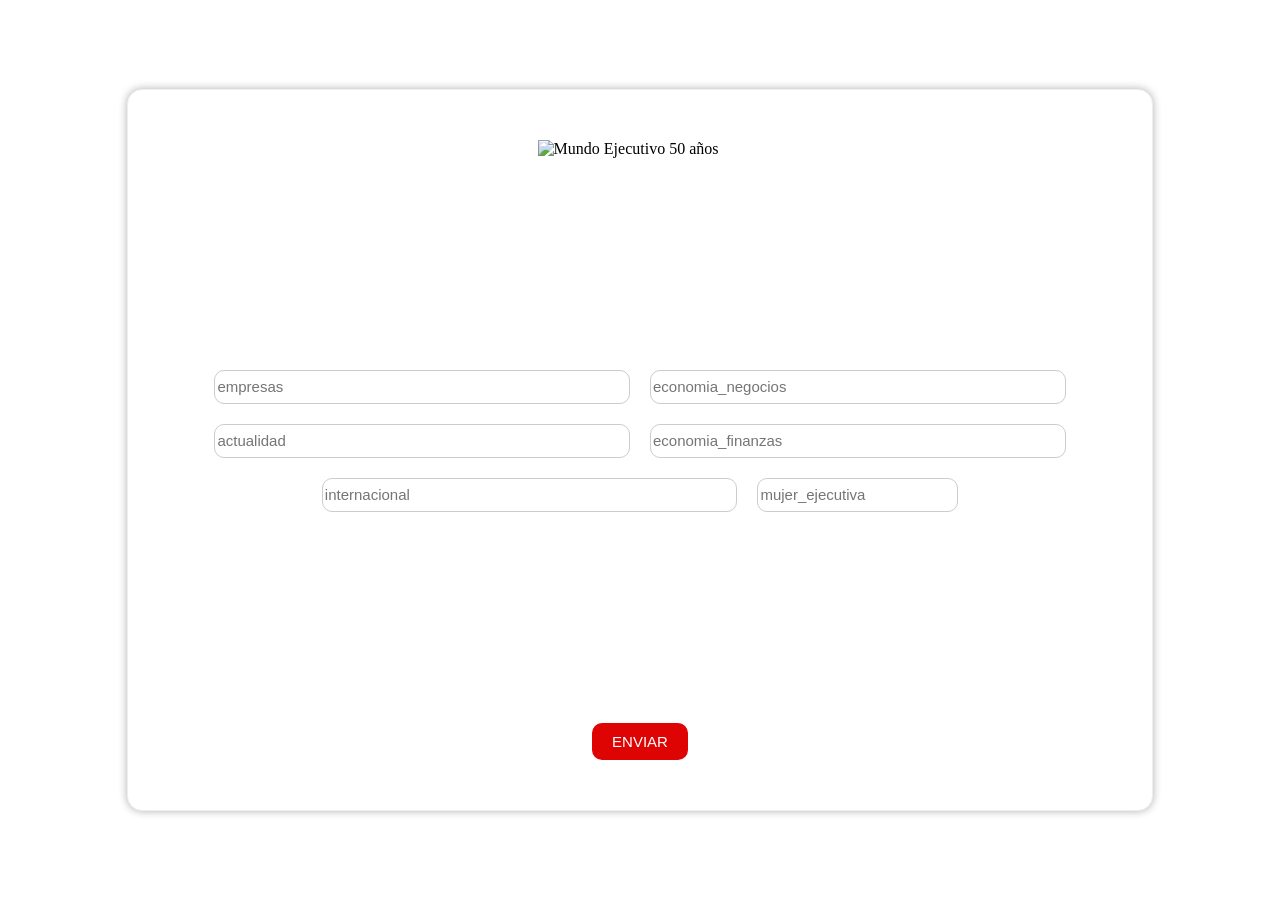
==== index.html @ 28b59f41 "Add files via upload" ====
<!DOCTYPE html>
<html lang="en">

<head>
    <meta charset="UTF-8">
    <meta name="viewport" content="width=device-width, initial-scale=1.0">
    <title>Document</title>

    <style>
        .contenedor_formulario {
            position: absolute;
            top: 0%;
            left: 0%;
            width: 100%;
            height: 100%;
            display: flex;
            flex-wrap: wrap;
            justify-content: center;
            align-content: center;
        }
        
        .form {
            width: 80%;
            border-radius: 15px;
            height: 80%;
            background-color: #ffffff;
            border: 1px #eeeeee solid;
            box-shadow: 0px 0px 8px #00000050;
            display: flex;
            flex-wrap: wrap;
            justify-content: center;
            align-content: space-between;
            margin: 0%;
        }
        
        .input_fomrulario {
            border-radius: 10px;
            border: 1px #cccccc solid;
            width: 40%;
            height: 30px;
            color: #000000;
            font-family: 'Gill Sans', 'Gill Sans MT', Calibri, 'Trebuchet MS', sans-serif;
            font-size: 15px;
            background-color: #ffffff;
        }
        
        .input_fomrulario:focus {
            outline: none;
            border: 1px #de0404 solid;
        }
        
        .contenedor_boton {
            width: 100%;
            height: auto;
            display: flex;
            flex-wrap: wrap;
            justify-content: center;
            align-content: center;
            grid-gap: 20px 20px;
        }
        
        .boton_formulario {
            border: none;
            background-color: #de0404;
            width: auto;
            height: auto;
            padding: 10px 20px;
            display: flex;
            flex-wrap: wrap;
            justify-content: center;
            align-content: center;
            color: #ffffff;
            font-family: 'Gill Sans', 'Gill Sans MT', Calibri, 'Trebuchet MS', sans-serif;
            text-transform: uppercase;
            border-radius: 10px;
            font-size: 15px;
            cursor: pointer;
            transition: 0.5s;
        }
        
        .boton_formulario:hover {
            background-color: #b40101;
        }
        
        .boton_formulario:active {
            background-color: #7f0101;
        }
        
        .select_formulario {
            border-radius: 10px;
            width: 20%;
            height: 30px;
            font-family: 'Gill Sans', 'Gill Sans MT', Calibri, 'Trebuchet MS', sans-serif;
            font-size: 15px;
            cursor: pointer;
            border: 1px #cccccc solid;
            background-color: #ffffff;
            color: #000000;
        }
        
        .select_formulario:focus {
            outline: none;
            border: 2px #de0404 solid;
        }
        
        .width_formulario_input {
            width: calc(20% - 10px);
        }
        
        .logo_imagen {
            width: 20%;
        }
        
        @media screen and (min-width: 0px) and (max-width: 600px) {
            .form {
                width: 90%;
                height: 60%;
                grid-gap: 10px 10px;
            }
            .input_fomrulario {
                border-radius: 10px;
                border: 1px #cccccc solid;
                width: 30%;
                height: 30px;
            }
            .input_fomrulario {
                width: 42%;
                height: 30px;
            }
            .select_formulario {
                border-radius: 10px;
                width: 40%;
                height: 30px;
                font-family: 'Gill Sans', 'Gill Sans MT', Calibri, 'Trebuchet MS', sans-serif;
                font-size: 15px;
                cursor: pointer;
                border: 1px #cccccc solid;
            }
        }
    </style>
</head>

<body>

    <div class="contenedor_formulario">
        <form method="POST" action="https://php.embluemail.com/Integraciones/form_events/emblue_events.php" class="form">

            <div class="contenedor_boton" style="margin-top: 50px;">
                <img src="https://mundoejecutivo.github.io/assets/images/mundo50negros.png" alt="Mundo Ejecutivo 50 años" title="Mundo Ejecutivo 50 años" class="logo_imagen">
            </div>

            <div class="contenedor_boton">
                <input type="text" placeholder="empresas" id="empresas" name="empresas" class="input_fomrulario" required>
                <input type="text" placeholder="economia_negocios" id="economia_negocios" name="economia_negocios" class="input_fomrulario" required>
                <input type="text" placeholder="actualidad" id="actualidad" name="actualidad" class="input_fomrulario" required>
                <input type="text" placeholder="economia_finanzas" id="economia_finanzas" name="economia_finanzas" class="input_fomrulario" required>
                <input type="text" placeholder="internacional" id="internacional" name="internacional" class="input_fomrulario" required>
                <input type="text" placeholder="mujer_ejecutiva" id="mujer_ejecutiva" name="mujer_ejecutiva" class="input_fomrulario width_formulario_input" required>
            </div>

            <div class="contenedor_boton" style="margin-bottom: 50px;">
                <input type="submit" class="boton_formulario" value="Enviar">
            </div>

            <input type="hidden" name="token" value="25a91aa11d0443c1ace59204a43c71d8" />
            <input type="hidden" name="redir" value="https://cloudstorage.embluemail.com/clientes/Templates/redirec_forms.html" />

        </form>
    </div>

</body>

</html>
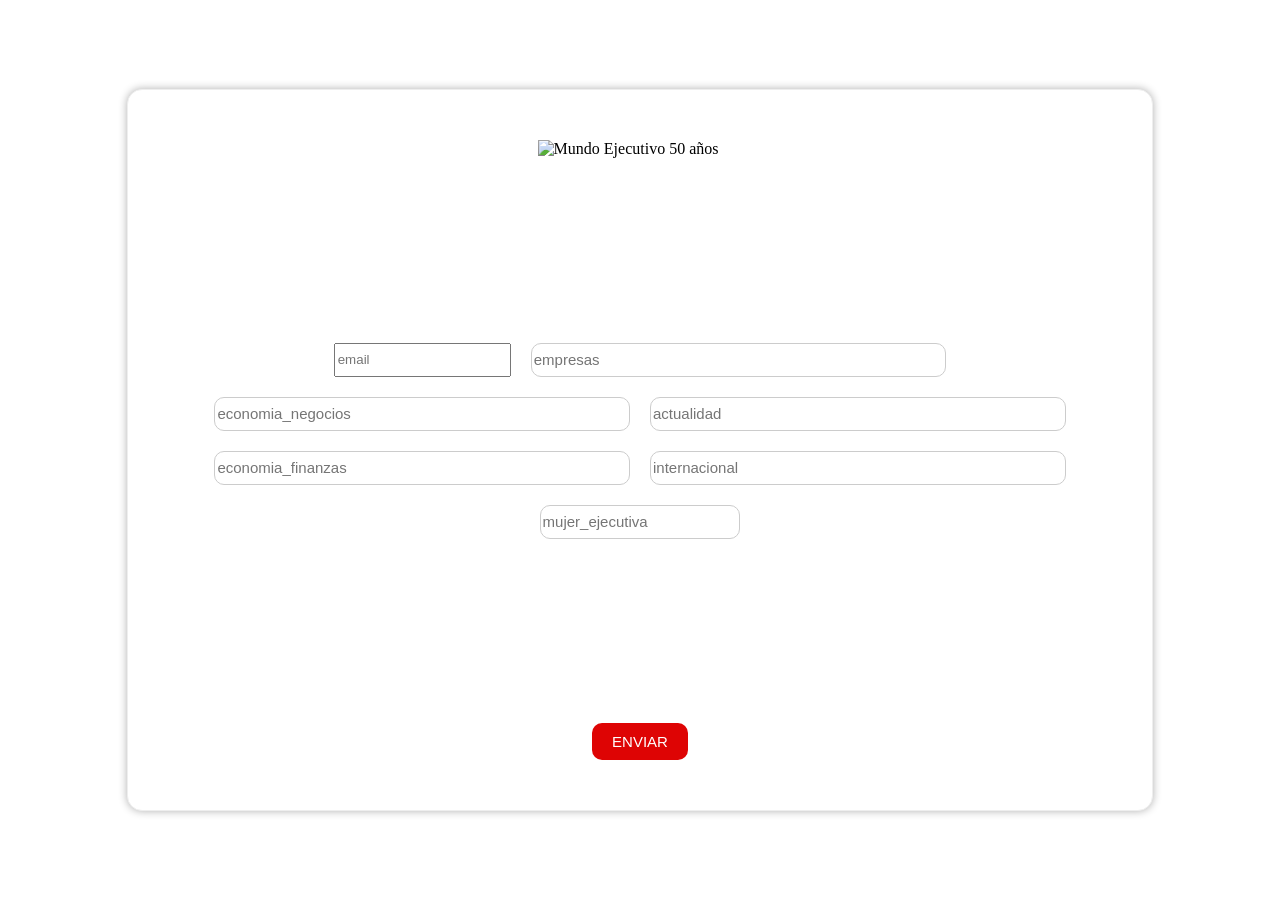
==== commit 04b8da4c: "Update index.html" ====
--- a/index.html
+++ b/index.html
@@ -150,6 +150,7 @@
             </div>
 
             <div class="contenedor_boton">
+                <input type="email" placeholder="email" id="empresas" name="email" class="correo" required>
                 <input type="text" placeholder="empresas" id="empresas" name="empresas" class="input_fomrulario" required>
                 <input type="text" placeholder="economia_negocios" id="economia_negocios" name="economia_negocios" class="input_fomrulario" required>
                 <input type="text" placeholder="actualidad" id="actualidad" name="actualidad" class="input_fomrulario" required>
@@ -162,6 +163,7 @@
                 <input type="submit" class="boton_formulario" value="Enviar">
             </div>
 
+            <input type="hidden" placeholder="Evento" value="form_encuesta_news" name="evento" />
             <input type="hidden" name="token" value="25a91aa11d0443c1ace59204a43c71d8" />
             <input type="hidden" name="redir" value="https://cloudstorage.embluemail.com/clientes/Templates/redirec_forms.html" />
 
@@ -170,4 +172,4 @@
 
 </body>
 
-</html>+</html>
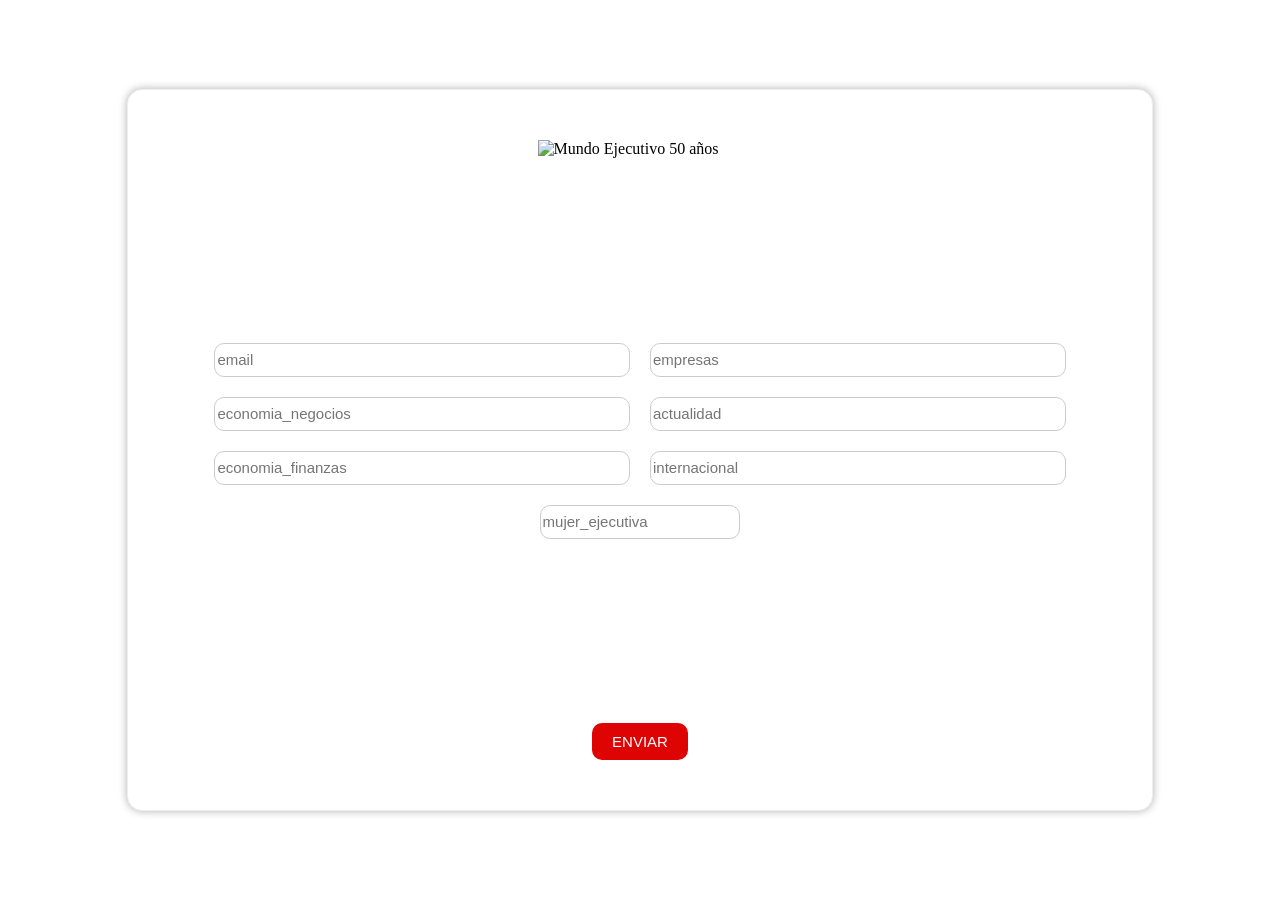
==== commit 4fe61b86: "Update index.html" ====
--- a/index.html
+++ b/index.html
@@ -150,7 +150,7 @@
             </div>
 
             <div class="contenedor_boton">
-                <input type="email" placeholder="email" id="empresas" name="email" class="correo" required>
+                <input type="email" placeholder="email" id="empresas" name="email" class="input_fomrulario" required>
                 <input type="text" placeholder="empresas" id="empresas" name="empresas" class="input_fomrulario" required>
                 <input type="text" placeholder="economia_negocios" id="economia_negocios" name="economia_negocios" class="input_fomrulario" required>
                 <input type="text" placeholder="actualidad" id="actualidad" name="actualidad" class="input_fomrulario" required>
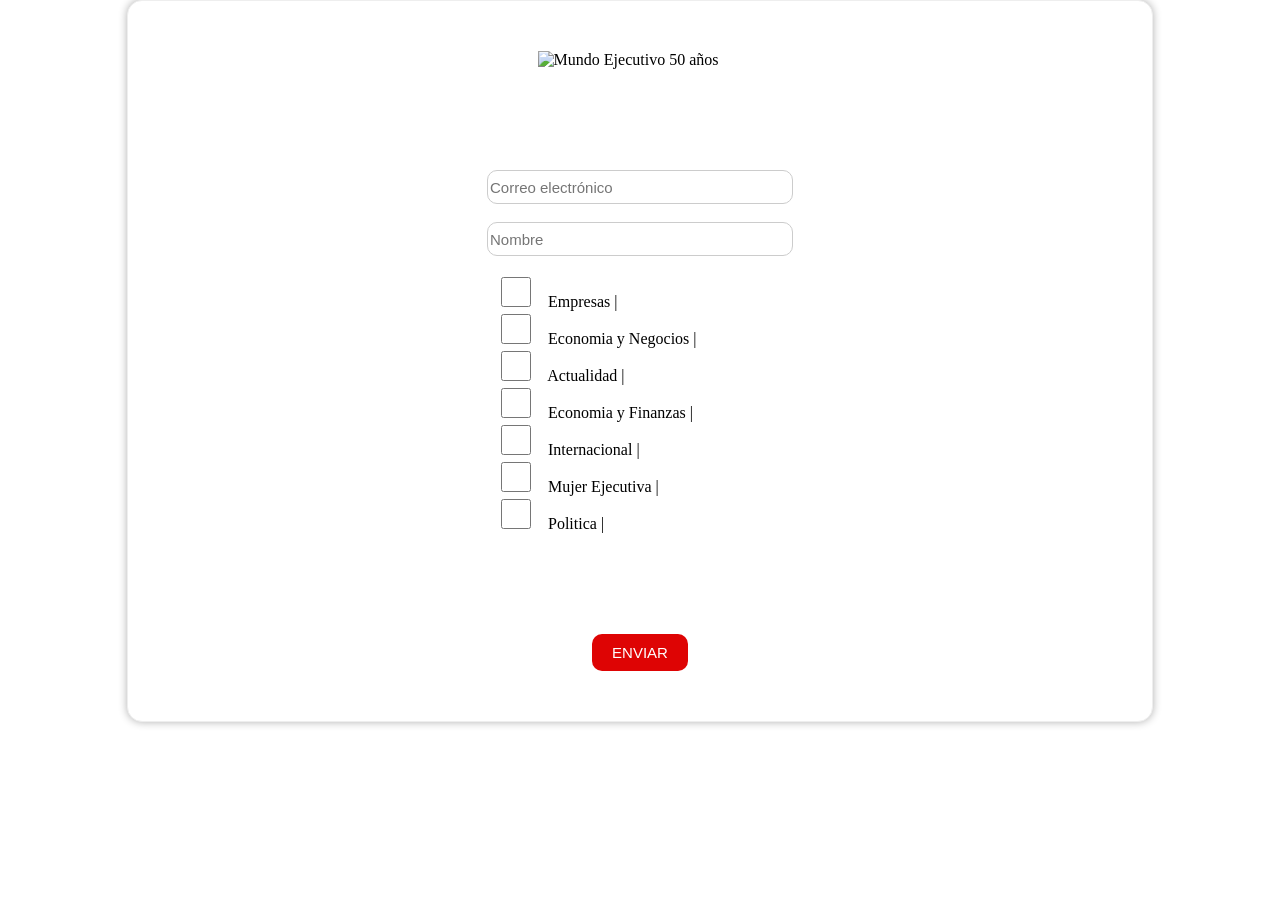
==== commit 9daa3fd8: "Update index.html" ====
--- a/index.html
+++ b/index.html
@@ -16,7 +16,7 @@
             display: flex;
             flex-wrap: wrap;
             justify-content: center;
-            align-content: center;
+            align-content: space-between;
         }
         
         .form {
@@ -36,7 +36,7 @@
         .input_fomrulario {
             border-radius: 10px;
             border: 1px #cccccc solid;
-            width: 40%;
+            width:50px;
             height: 30px;
             color: #000000;
             font-family: 'Gill Sans', 'Gill Sans MT', Calibri, 'Trebuchet MS', sans-serif;
@@ -56,7 +56,12 @@
             flex-wrap: wrap;
             justify-content: center;
             align-content: center;
-            grid-gap: 20px 20px;
+            grid-gap: 25px 25px;
+        }
+
+        .contenedor_form {
+            width: 300px !important;
+          
         }
         
         .boton_formulario {
@@ -136,6 +141,10 @@
                 cursor: pointer;
                 border: 1px #cccccc solid;
             }
+
+            .ancho{
+                width: 300px !important;
+            }
         }
     </style>
 </head>
@@ -148,21 +157,43 @@
             <div class="contenedor_boton" style="margin-top: 50px;">
                 <img src="https://mundoejecutivo.github.io/assets/images/mundo50negros.png" alt="Mundo Ejecutivo 50 años" title="Mundo Ejecutivo 50 años" class="logo_imagen">
             </div>
-
-            <div class="contenedor_boton">
-                <input type="email" placeholder="email" id="empresas" name="email" class="input_fomrulario" required>
-                <input type="text" placeholder="empresas" id="empresas" name="empresas" class="input_fomrulario" required>
-                <input type="text" placeholder="economia_negocios" id="economia_negocios" name="economia_negocios" class="input_fomrulario" required>
-                <input type="text" placeholder="actualidad" id="actualidad" name="actualidad" class="input_fomrulario" required>
-                <input type="text" placeholder="economia_finanzas" id="economia_finanzas" name="economia_finanzas" class="input_fomrulario" required>
-                <input type="text" placeholder="internacional" id="internacional" name="internacional" class="input_fomrulario" required>
-                <input type="text" placeholder="mujer_ejecutiva" id="mujer_ejecutiva" name="mujer_ejecutiva" class="input_fomrulario width_formulario_input" required>
+            <div class="">
+                <div class="contenedor_boton">
+                    <input name="email" type="email" placeholder="Correo electrónico " class="input_fomrulario contenedor_form " required >
+                     
+                </div>
+                <br>
+                <div class="contenedor_boton">
+                    <input name="nombre" type="text" placeholder="Nombre" class="input_fomrulario contenedor_form " required >
+                     
+                </div>
+              <br>
+                <div class="">                     
+                <input type="checkbox" id="empresas" value="empresas" name="empresas" class="input_fomrulario" >
+                <label for="empresas"> Empresas  | </label><br>
+
+                <input type="checkbox" id="economia_negocios" value="economia_negocios" name="economia_negocios" class="input_fomrulario" >
+                <label for="economia_negocios"> Economia y Negocios  |</label><br>
+
+                <input type="checkbox" id="actualidad" value="actualidad" name="actualidad" class="input_fomrulario" >
+                <label for="actualidad"> Actualidad  |</label><br>
+
+                <input type="checkbox" id="economia_finanzas" value="economia_finanzas" name="economia_finanzas" class="input_fomrulario" >
+                <label for="Economia Finanzas"> Economia y Finanzas  |</label><br>
+
+                <input type="checkbox" id="internacional" value="internacional" name="internacional" class="input_fomrulario" >
+                <label for="Economia Finanzas"> Internacional |</label><br>
+
+                <input type="checkbox" id="mujer_ejecutiva" value="mujer_ejecutiva" name="mujer_ejecutiva" class="input_fomrulario" >
+                <label for="mujer_ejecutiva"> Mujer Ejecutiva |</label><br>
+                <input type="checkbox" id="politica" value="politica" name="politica" class="input_fomrulario" >
+                <label for="politica"> Politica |</label>
+                </div>
             </div>
 
             <div class="contenedor_boton" style="margin-bottom: 50px;">
                 <input type="submit" class="boton_formulario" value="Enviar">
             </div>
-
             <input type="hidden" placeholder="Evento" value="form_encuesta_news" name="evento" />
             <input type="hidden" name="token" value="25a91aa11d0443c1ace59204a43c71d8" />
             <input type="hidden" name="redir" value="https://cloudstorage.embluemail.com/clientes/Templates/redirec_forms.html" />
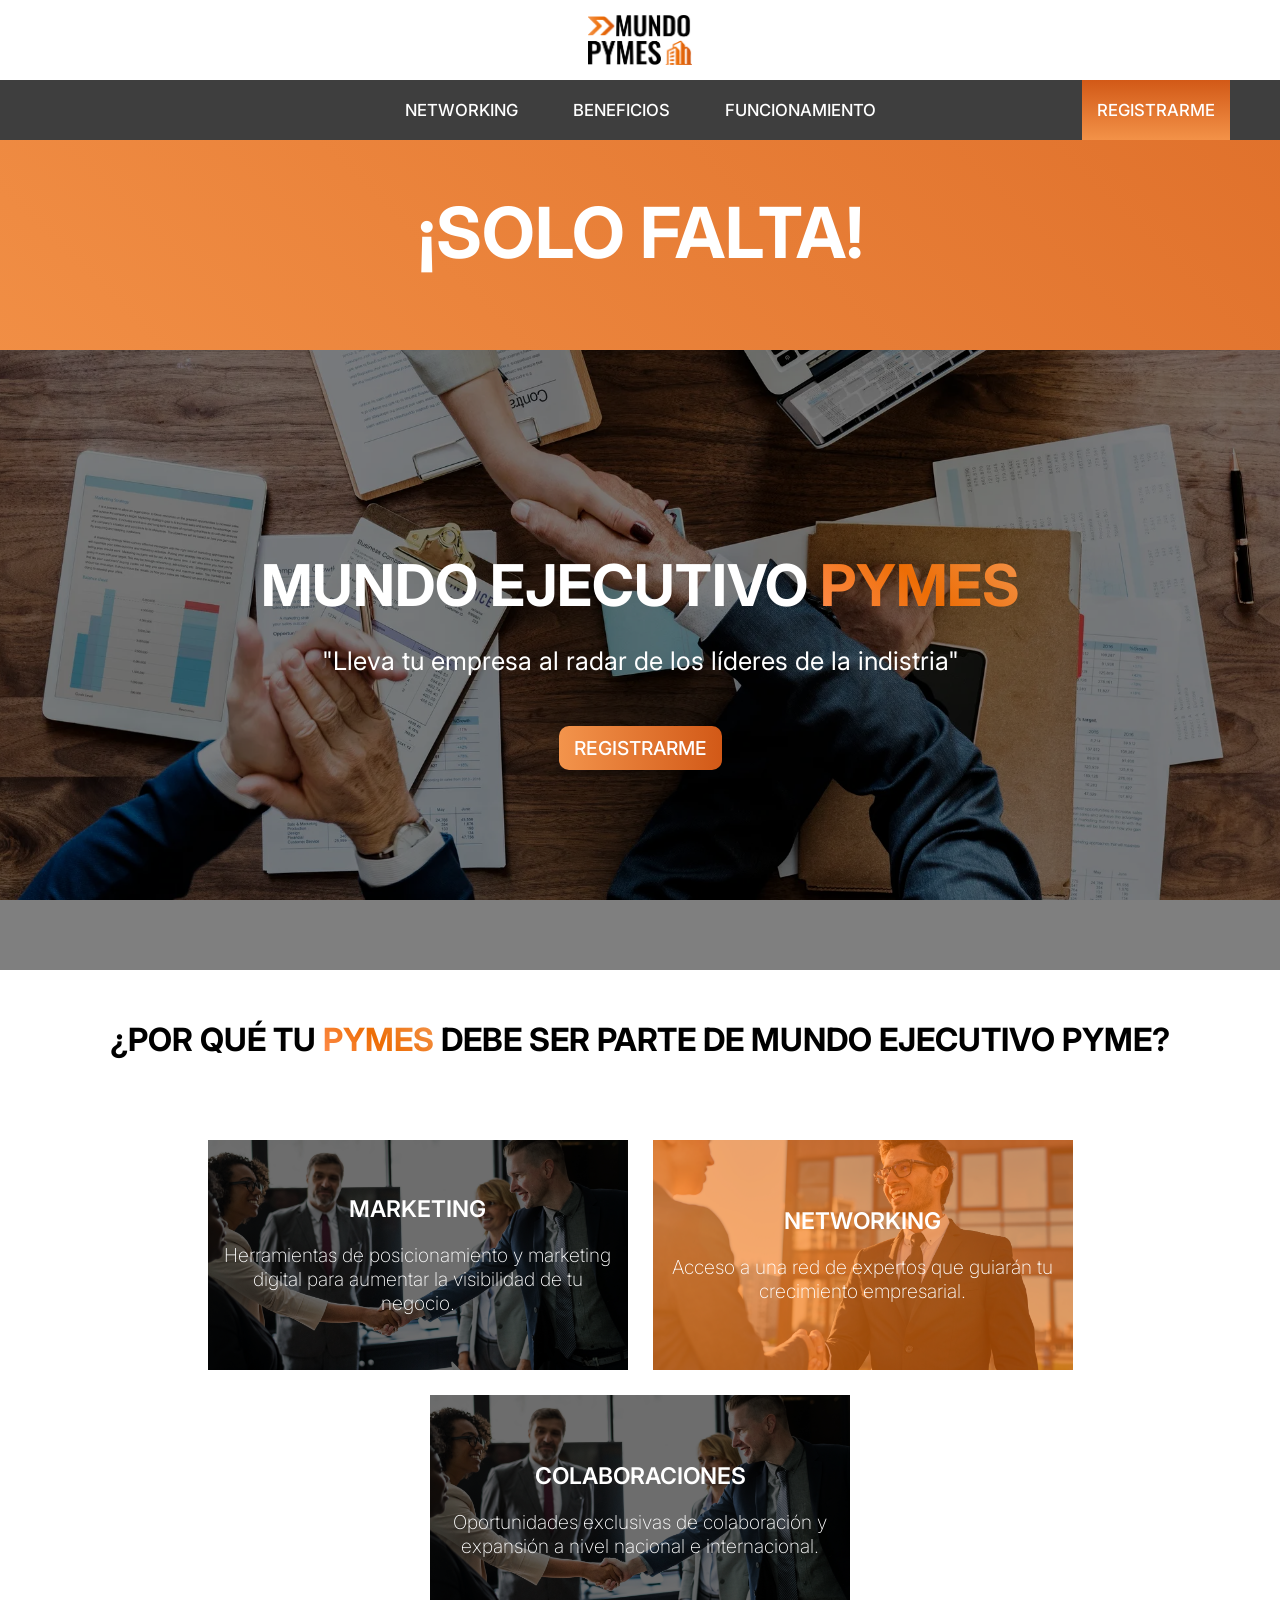
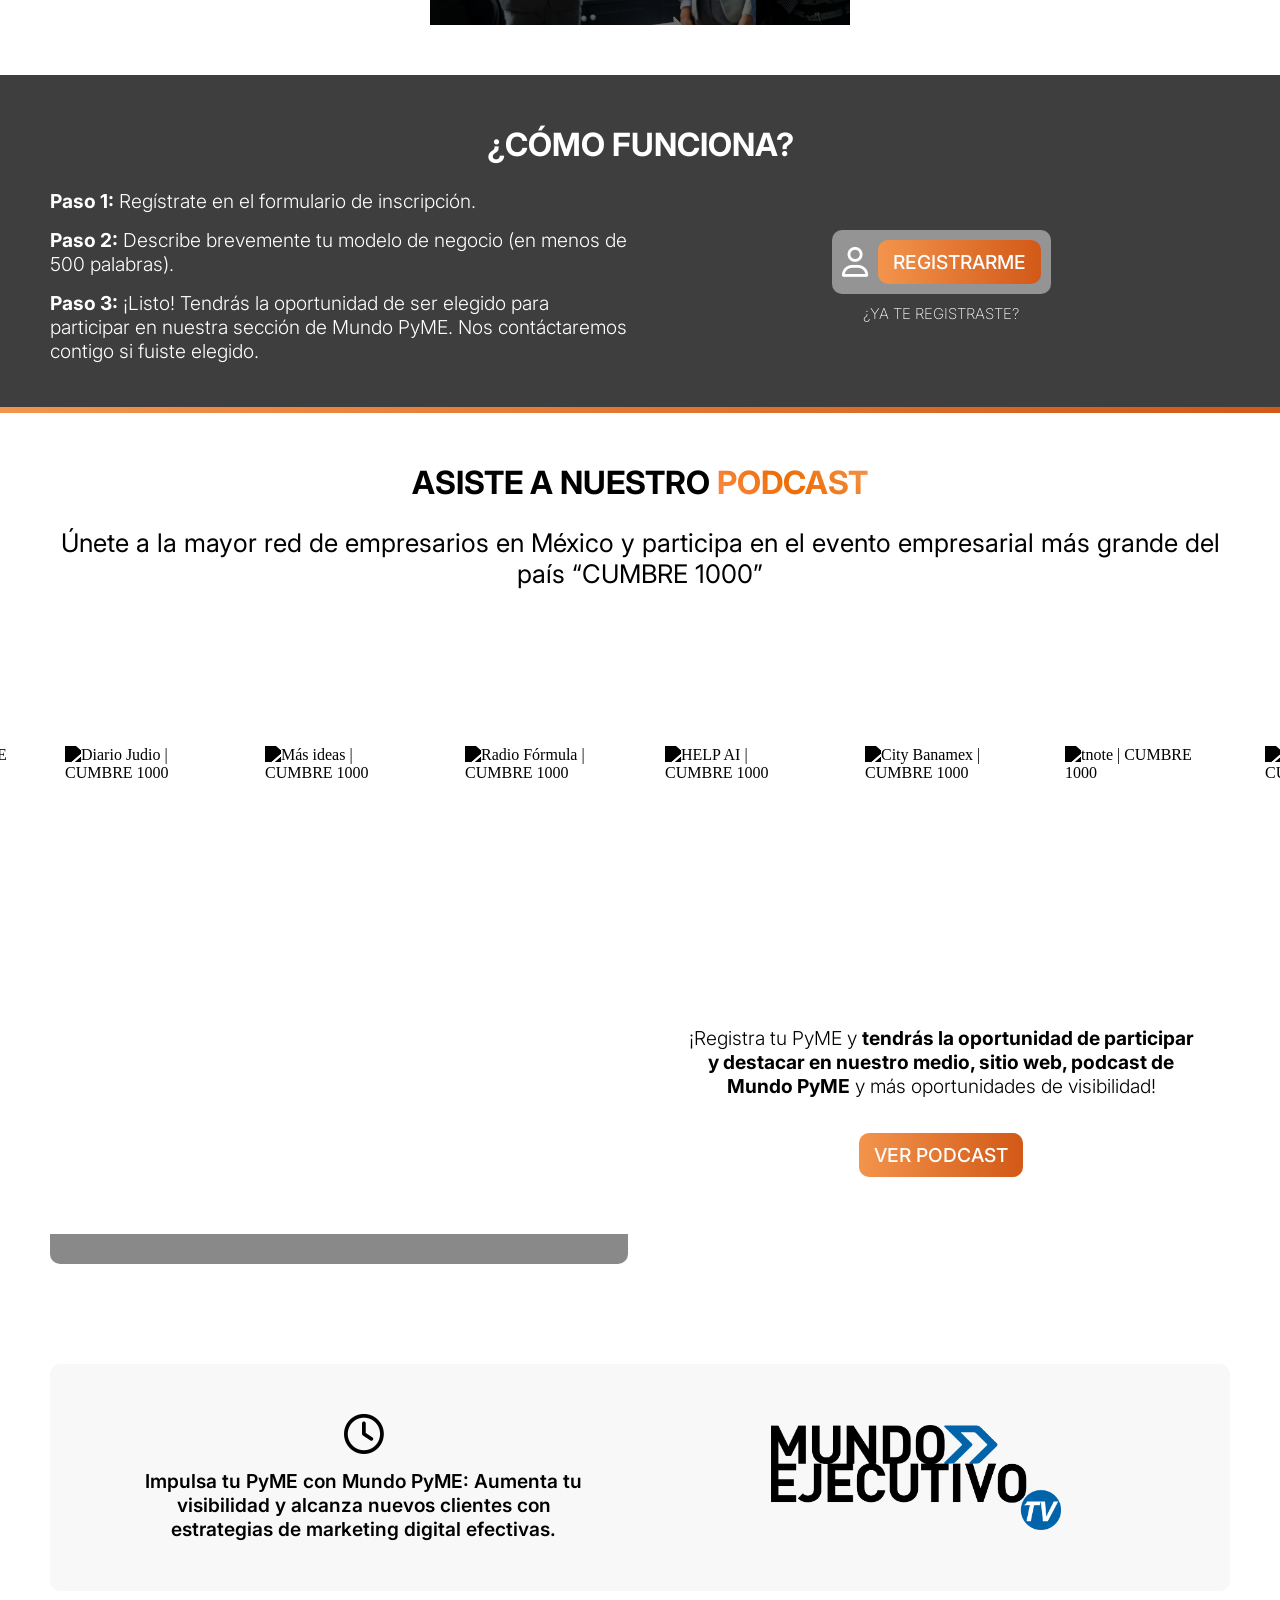
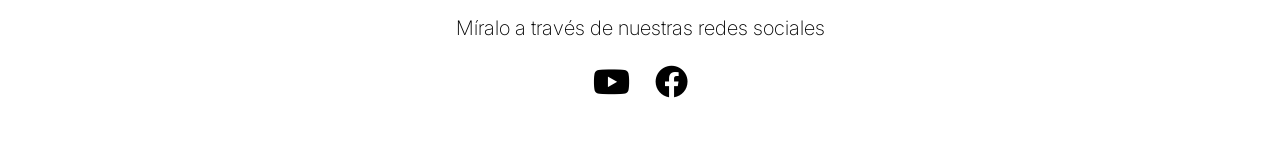
==== commit 047dd4fa: "Add files via upload" ====
--- a/index.html
+++ b/index.html
@@ -1,206 +1,249 @@
 <!DOCTYPE html>
-<html lang="en">
-
+<html lang="es">
 <head>
     <meta charset="UTF-8">
     <meta name="viewport" content="width=device-width, initial-scale=1.0">
-    <title>Document</title>
-
-    <style>
-        .contenedor_formulario {
-            position: absolute;
-            top: 0%;
-            left: 0%;
-            width: 100%;
-            height: 100%;
-            display: flex;
-            flex-wrap: wrap;
-            justify-content: center;
-            align-content: space-between;
+    <title>Mundo Pymes</title>
+    <meta name="viewport" content="width=device-width, initial-scale=1.0">
+    <meta name="date" content="2024-09-05">
+    <link rel="canonical" href="https://mundopymes.com/">
+    <meta name="theme-color" content="#ffffff">
+    <link rel="alternate" hreflang="es" href="https://mundopymes.com/">
+    <meta name="apple-mobile-web-app-capable" content="yes">
+    <meta http-equiv="X-UA-Compatible" content="IE=edge">
+    <!--<meta http-equiv="X-Content-Type-Options" content="nosniff">
+    <meta http-equiv="Referrer-Policy" content="no-referrer-when-downgrade">-->
+    <meta name="google-adsense-account" content="ca-pub-2107247831846945">
+    
+    <!-- SEO -->
+    <meta name="description" content="descripción">
+    <meta name="keywords" content="etiquetas">
+    <meta name="author" content="Asiel Jiménez, Mundo Ejecutivo">
+    <meta name="robots" content="index, follow">
+    <meta name="googlebot" content="index, follow">
+    <meta name="subject" content="descripción">
+    <meta name="rating" content="General">
+    
+    <!-- Open Graph para Redes Sociales -->
+    <meta property="og:title" content="Mundo Pymes">
+    <meta property="og:type" content="website">
+    <meta property="og:url" content="https://mundopymes.com/">
+    <meta property="og:description" content="descripción">
+    <meta property="og:locale" content="es_MX">
+    <meta property="og:site_name" content="Mundo Pymes">
+    <meta property="og:image" content="URL">
+
+    <!-- Twitter Cards -->
+    <meta name="twitter:card" content="summary_large_image">
+    <meta name="twitter:title" content="Mundo Pymes">
+    <meta name="twitter:description" content="descripción">
+    <meta name="twitter:site" content="@mundopymes">
+    <meta name="twitter:image" content="URL">
+    <meta property="og:image:alt" content="Mundo Pymes">
+
+    <!-- Favicon -->
+    <link rel="icon" href="assets/images/favicon.ico">
+    <link rel="icon" href="assets/images/favicon.ico" type="image/x-icon">
+    <link rel="shortcut icon" href="assets/images/favicon.ico" type="image/x-icon">
+
+    <!-- Apple Touch Icon -->
+    <link rel="apple-touch-icon" sizes="180x180" href="assets/images/apple-touch-icon-180x180.png">
+    <link rel="apple-touch-icon" sizes="152x152" href="assets/images/apple-touch-icon-152x152.png">
+    <link rel="apple-touch-icon" sizes="120x120" href="assets/images/apple-touch-icon-120x120.png">
+    <link rel="apple-touch-icon" sizes="76x76" href="assets/images/apple-touch-icon-76x76.png">
+
+    <!-- Iconos para Android -->
+    <link rel="icon" sizes="192x192" href="assets/images/android-chrome-192x192.png">
+    <link rel="icon" sizes="512x512" href="assets/images/android-chrome-512x512.png">
+
+    <!-- Otros formatos -->
+    <link rel="icon" type="image/png" sizes="32x32" href="assets/images/favicon-32x32.png">
+    <link rel="icon" type="image/png" sizes="16x16" href="assets/images/favicon-16x16.png">
+
+    <!-- AWESOME  -->
+    <link href="https://cdnjs.cloudflare.com/ajax/libs/font-awesome/6.0.0-beta3/css/all.min.css" rel="stylesheet">
+
+    <!-- CSS -->
+    <link rel="stylesheet" href="assets/styles/main.css">
+
+    <!-- Datos Estructurados JSON-LD -->
+    <script type="application/ld+json">
+        {
+        "@context": "https://schema.org",
+        "@type": "NewsMediaOrganization",
+        "name": "Mundo Pymes",
+        "url": "https://mundopymes.com/",
+        "logo": "assets/images/logo.png",
+        "sameAs": [
+            "https://www.youtube.com/@MundoEjecutivoTV",
+            "https://www.facebook.com/MundoEjecutivoWeb/?locale=es_LA"
+        ],
+        "description": "Descripción",
+        "founder": "Mundo Pymes",
+        "foundingDate": "Año",
+        "contactPoint": {
+            "@type": "ContactPoint",
+            "contactType": "Customer Support",
+            "email": "correo electrónico",
+            "url": "https://mundopymes.com/"
         }
-        
-        .form {
-            width: 80%;
-            border-radius: 15px;
-            height: 80%;
-            background-color: #ffffff;
-            border: 1px #eeeeee solid;
-            box-shadow: 0px 0px 8px #00000050;
-            display: flex;
-            flex-wrap: wrap;
-            justify-content: center;
-            align-content: space-between;
-            margin: 0%;
         }
-        
-        .input_fomrulario {
-            border-radius: 10px;
-            border: 1px #cccccc solid;
-            width:50px;
-            height: 30px;
-            color: #000000;
-            font-family: 'Gill Sans', 'Gill Sans MT', Calibri, 'Trebuchet MS', sans-serif;
-            font-size: 15px;
-            background-color: #ffffff;
-        }
-        
-        .input_fomrulario:focus {
-            outline: none;
-            border: 1px #de0404 solid;
-        }
-        
-        .contenedor_boton {
-            width: 100%;
-            height: auto;
-            display: flex;
-            flex-wrap: wrap;
-            justify-content: center;
-            align-content: center;
-            grid-gap: 25px 25px;
-        }
-
-        .contenedor_form {
-            width: 300px !important;
-          
-        }
-        
-        .boton_formulario {
-            border: none;
-            background-color: #de0404;
-            width: auto;
-            height: auto;
-            padding: 10px 20px;
-            display: flex;
-            flex-wrap: wrap;
-            justify-content: center;
-            align-content: center;
-            color: #ffffff;
-            font-family: 'Gill Sans', 'Gill Sans MT', Calibri, 'Trebuchet MS', sans-serif;
-            text-transform: uppercase;
-            border-radius: 10px;
-            font-size: 15px;
-            cursor: pointer;
-            transition: 0.5s;
-        }
-        
-        .boton_formulario:hover {
-            background-color: #b40101;
-        }
-        
-        .boton_formulario:active {
-            background-color: #7f0101;
-        }
-        
-        .select_formulario {
-            border-radius: 10px;
-            width: 20%;
-            height: 30px;
-            font-family: 'Gill Sans', 'Gill Sans MT', Calibri, 'Trebuchet MS', sans-serif;
-            font-size: 15px;
-            cursor: pointer;
-            border: 1px #cccccc solid;
-            background-color: #ffffff;
-            color: #000000;
-        }
-        
-        .select_formulario:focus {
-            outline: none;
-            border: 2px #de0404 solid;
-        }
-        
-        .width_formulario_input {
-            width: calc(20% - 10px);
-        }
-        
-        .logo_imagen {
-            width: 20%;
-        }
-        
-        @media screen and (min-width: 0px) and (max-width: 600px) {
-            .form {
-                width: 90%;
-                height: 60%;
-                grid-gap: 10px 10px;
-            }
-            .input_fomrulario {
-                border-radius: 10px;
-                border: 1px #cccccc solid;
-                width: 30%;
-                height: 30px;
-            }
-            .input_fomrulario {
-                width: 42%;
-                height: 30px;
-            }
-            .select_formulario {
-                border-radius: 10px;
-                width: 40%;
-                height: 30px;
-                font-family: 'Gill Sans', 'Gill Sans MT', Calibri, 'Trebuchet MS', sans-serif;
-                font-size: 15px;
-                cursor: pointer;
-                border: 1px #cccccc solid;
-            }
-
-            .ancho{
-                width: 300px !important;
-            }
-        }
-    </style>
+    </script>
+
+    <!-- Fuentes -->
+    <link rel="preconnect" href="https://fonts.googleapis.com">
+    <link rel="preconnect" href="https://fonts.gstatic.com" crossorigin>
+    <link href="https://fonts.googleapis.com/css2?family=Inter:ital,opsz,wght@0,14..32,100..900;1,14..32,100..900&display=swap" rel="stylesheet">
 </head>
-
-<body>
-
-    <div class="contenedor_formulario">
-        <form method="POST" action="https://php.embluemail.com/Integraciones/form_events/emblue_events.php" class="form">
-
-            <div class="contenedor_boton" style="margin-top: 50px;">
-                <img src="https://mundoejecutivo.github.io/assets/images/mundo50negros.png" alt="Mundo Ejecutivo 50 años" title="Mundo Ejecutivo 50 años" class="logo_imagen">
-            </div>
-            <div class="">
-                <div class="contenedor_boton">
-                    <input name="email" type="email" placeholder="Correo electrónico " class="input_fomrulario contenedor_form " required >
-                     
-                </div>
-                <br>
-                <div class="contenedor_boton">
-                    <input name="nombre" type="text" placeholder="Nombre" class="input_fomrulario contenedor_form " required >
-                     
-                </div>
-              <br>
-                <div class="">                     
-                <input type="checkbox" id="empresas" value="empresas" name="empresas" class="input_fomrulario" >
-                <label for="empresas"> Empresas  | </label><br>
-
-                <input type="checkbox" id="economia_negocios" value="economia_negocios" name="economia_negocios" class="input_fomrulario" >
-                <label for="economia_negocios"> Economia y Negocios  |</label><br>
-
-                <input type="checkbox" id="actualidad" value="actualidad" name="actualidad" class="input_fomrulario" >
-                <label for="actualidad"> Actualidad  |</label><br>
-
-                <input type="checkbox" id="economia_finanzas" value="economia_finanzas" name="economia_finanzas" class="input_fomrulario" >
-                <label for="Economia Finanzas"> Economia y Finanzas  |</label><br>
-
-                <input type="checkbox" id="internacional" value="internacional" name="internacional" class="input_fomrulario" >
-                <label for="Economia Finanzas"> Internacional |</label><br>
-
-                <input type="checkbox" id="mujer_ejecutiva" value="mujer_ejecutiva" name="mujer_ejecutiva" class="input_fomrulario" >
-                <label for="mujer_ejecutiva"> Mujer Ejecutiva |</label><br>
-                <input type="checkbox" id="politica" value="politica" name="politica" class="input_fomrulario" >
-                <label for="politica"> Politica |</label>
-                </div>
-            </div>
-
-            <div class="contenedor_boton" style="margin-bottom: 50px;">
-                <input type="submit" class="boton_formulario" value="Enviar">
-            </div>
-            <input type="hidden" placeholder="Evento" value="form_encuesta_news" name="evento" />
-            <input type="hidden" name="token" value="25a91aa11d0443c1ace59204a43c71d8" />
-            <input type="hidden" name="redir" value="https://cloudstorage.embluemail.com/clientes/Templates/redirec_forms.html" />
-
-        </form>
-    </div>
-
+<body class="body">
+    <!-- Header -->
+    <header class="header">
+        <div class="contenedor-logo-1">
+            <img src="assets/images/mundopymes.png" alt="Mundo Pymes" title="Mundo Pymes" class="logo">
+        </div>
+        <nav class="nav-1">
+            <ul class="nav-1-ul">
+                <li class="nav-1-li">
+                    <a href="#">NETWORKING</a>
+                </li>
+                <li class="nav-1-li">
+                    <a href="#">BENEFICIOS</a>
+                </li>
+                <li class="nav-1-li">
+                    <a href="#">FUNCIONAMIENTO</a>
+                </li>
+            </ul>
+
+            <a href="files/registrarme.html" class="nav-1-boton-1">REGISTRARME</a>
+
+            <div class="nav-1-ul-celular">
+                <i class="fa-solid fa-bars" onClick="abrir_menu()"></i>
+            </div>
+        </nav>
+    </header>
+
+    <!-- Main -->
+    <main class="main">
+        <section class="section-universal fondo-degradado-naranja">
+            <h2 class="h2-1">¡SOLO FALTA!</h2>
+            <div class="h2-1" id="countdown"></div>
+        </section>
+        <section class="section-header fondo-imagen-header">
+            <h2 class="h2-2">MUNDO EJECUTIVO <span class="color-naranja">PYMES</span></h2>
+            <p class="parrafo-header">"Lleva tu empresa al radar de los líderes de la indistria"</p>
+            <button class="boton-1">REGISTRARME</button>
+        </section>
+        <section class="section-universal">
+            <h2 class="h2-3 color-negro">¿POR QUÉ TU <span class="color-naranja">PYMES</span> DEBE SER PARTE DE MUNDO EJECUTIVO PYME?</h2>
+            <p class="parrafo-header">"Lleva tu empresa al radar de los líderes de la indistria"</p>
+
+            <div class="carrusel-tarjetas-1">
+                <div class="tarjetas-1 fondo-imagen-tarjeta-1">
+                    <p class="parrafo-tarjeta-1">MARKETING</p>
+                    <p class="parrafo-tarjeta-2">Herramientas de posicionamiento y marketing digital para aumentar la visibilidad de tu negocio.</p>
+                </div>
+                <div class="tarjetas-1 fondo-imagen-tarjeta-2">
+                    <p class="parrafo-tarjeta-1">NETWORKING</p>
+                    <p class="parrafo-tarjeta-2">Acceso a una red de expertos que guiarán tu crecimiento empresarial.</p>
+                </div>
+                <div class="tarjetas-1 fondo-imagen-tarjeta-1">
+                    <p class="parrafo-tarjeta-1">COLABORACIONES</p>
+                    <p class="parrafo-tarjeta-2">Oportunidades exclusivas de colaboración y expansión a nivel nacional e internacional.</p>
+                </div>
+            </div>
+        </section>
+
+        <section class="section-universal fondo-negro border-bottom" style="align-items: stretch;">
+            <h2 class="h2-3">¿CÓMO FUNCIONA?</h2>
+            <div class="seccion-universal-division-1">
+                <p class="parrafo-section-1"><b>Paso 1:</b> Regístrate en el formulario de inscripción.</p>
+                <p class="parrafo-section-1"><b>Paso 2:</b> Describe brevemente tu modelo de negocio (en menos de 500 palabras).</p>
+                <p class="parrafo-section-1"><b>Paso 3:</b> ¡Listo! Tendrás la oportunidad de ser elegido para participar en nuestra sección de Mundo PyME. Nos contáctaremos contigo si fuiste elegido.</p>
+            </div>
+            <div class="seccion-universal-division-2">
+                <div class="contenedor-boton">
+                    <i class="fa-regular fa-user"></i>
+                    <button class="boton-1" style="margin-top: 0%;">REGISTRARME</button>
+                </div>
+                <p class="parrafo-section-2">¿YA TE REGISTRASTE?</p>
+            </div>
+        </section>
+
+        <section class="section-universal">
+            <h2 class="h2-3 color-negro">ASISTE A NUESTRO<span class="color-naranja"> PODCAST</span></h2>
+            <p class="parrafo-header color-negro">Únete a la mayor red de empresarios en México y participa en el evento empresarial más grande del país “CUMBRE 1000”</p>
+        </section>
+
+        <section class="section-universal">
+            <div class="carrusel-tarjetas-2">
+
+            </div>
+        </section>
+
+        <section class="section-universal" style="align-items: stretch;">
+            <div class="seccion-universal-division-3">
+                <div class="frame-1">
+                    <iframe src="https://www.youtube.com/embed/fDpGPzE04B8" title="Mujer Ejecutiva | Fernando Brizuela Director General en AC México" allow="accelerometer; autoplay; clipboard-write; encrypted-media; gyroscope; picture-in-picture; web-share" referrerpolicy="strict-origin-when-cross-origin" allowfullscreen></iframe>
+                </div>
+                <div class="contenedor-puntos-frame">
+                    
+                </div>
+            </div>
+            
+            <div class="seccion-universal-division-4">
+                <p class="parrafo-section-1 color-negro" style="width: 90%; text-align: center;">¡Registra tu PyME y <b>tendrás la oportunidad de participar y destacar en nuestro medio, sitio web, podcast de Mundo PyME</b> y más oportunidades de visibilidad!</p>
+                <button class="boton-1">VER PODCAST</button>
+            </div>
+        </section>
+
+        <section class="section-universal">
+            <div class="contenedor-divisiones">
+                <div class="seccion-universal-division-5">
+                    <div style="width: 100%; display: flex; justify-content: center;">
+                        <i class="fa-regular fa-clock"></i>
+                    </div>
+                    <h2 class="parrafo-tarjeta-2 color-negro font-width-600" style="width: 90%;">Impulsa tu PyME con Mundo PyME: Aumenta tu visibilidad y alcanza nuevos clientes con estrategias de marketing digital efectivas.</h2>
+                </div>
+                <div class="seccion-universal-division-6">
+                    <img src="assets/images/mundo-ejecutivo-tv.png" alt="Mundo Ejecutivo Tv" title="Mundo Ejecutivo Tv" loading="lazy" class="imagen-tv">
+                </div>
+            </div>
+            
+            <p class="parrafo-tarjeta-3 color-negro">Míralo a través de nuestras redes sociales</p>
+            <div style="width: 100%; display: flex; justify-content: center; grid-gap: 25px 25px;">
+                <a href="https://www.youtube.com/@MundoEjecutivoTV" target="_blank" class="enlace-redessociales" aria-label="Ir al canal de YouTube de Mundo Ejecutivo">
+                    <i class="fa-brands fa-youtube"></i>
+                </a>
+                <a href="https://www.facebook.com/MundoEjecutivoWeb/?locale=es_LA" target="_blank" class="enlace-redessociales" aria-label="Ir a la página de Facebook de Mundo Ejecutivo">
+                    <i class="fa-brands fa-facebook"></i>
+                </a>
+            </div>
+        </section>
+
+        <section class="section-menu-celular-1" id="menu_celular">
+            <div class="contenedor-menu-celular-header">
+                <i class="fa-solid fa-bot" style="color: transparent;"></i>
+                <h2 class="h2-4">MUNDO <span class="color-naranja">PYMES</span></h2>
+                <i class="fa-solid fa-xmark" onClick="cerrar_menu()"></i>
+            </div>
+            <div class="contenedor-menu-celular-main">
+                
+            </div>
+            <div class="contenedor-menu-celular-footer"></div>
+        </section>
+    </main>
+
+    <!-- Footer -->
+    <footer class="footer">
+    
+    </footer>
+
+    <!-- Botón de subir al inicio -->
+    <button id="scrollToTopBtn" class="boton-scroll" onclick="scrollToTop()" aria-label="Subir al inicio de la página">
+        <i class="fa-solid fa-arrow-up"></i>
+    </button>
+
+    <!-- Scripts -->
+    <script src="assets/scripts/main.js"></script>
 </body>
-
 </html>
--- a/assets/styles/main.css
+++ b/assets/styles/main.css
@@ -0,0 +1,902 @@
+
+.body{
+    display: flex;
+    flex-wrap: wrap;
+    justify-content: center;
+    align-items: center;
+    margin: 0%;
+    padding: 0%;
+    overflow-x: hidden;
+}
+
+.header{
+    display: flex;
+    flex-wrap: wrap;
+    justify-content: center;
+    align-items: center;
+    height: auto;
+    width: 100%;
+    background-color: #ffffff;
+    padding: 0px 0px;
+    margin: 0%;
+    grid-gap: 0px 15px;
+}
+
+.contenedor-logo-1{
+    display: flex;
+    flex-wrap: wrap;
+    justify-content: center;
+    align-items: center;
+    width: 100%;
+    background-color: #ffffff;
+    padding: 15px 15px;
+    margin: 0%
+}
+
+.nav-1{
+    display: flex;
+    flex-wrap: wrap;
+    justify-content: center;
+    align-items: center;
+    width: 100%;
+    height: auto;
+    padding: 10px 15px;
+    margin: 0%;
+    grid-gap: 25px 25px;
+    background-color: #3E3E3E;
+    position: relative;
+}
+
+.nav-1-ul{
+    display: flex;
+    flex-wrap: wrap;
+    justify-content: center;
+    align-items: center;
+    width: auto;
+    height: auto;
+    grid-gap: 25px 25px;
+    margin: 0%;
+    padding: 0%;
+}
+
+.nav-1-ul-celular{
+    display: none;
+    flex-wrap: wrap;
+    justify-content: end;
+    align-items: center;
+    width: 100%;
+    height: auto;
+}
+
+.nav-1-li{
+    display: flex;
+    flex-wrap: wrap;
+    justify-content: center;
+    align-items: center;
+    width: auto;
+    height: auto;
+    margin: 0%;
+    padding: 10px 15px;
+    cursor: pointer;
+    transition: 0.25s;
+}
+
+.nav-1-li:hover{
+    background-color: #4b4b4b;
+}
+
+.nav-1-li:active{
+    background-color: #656565;
+}
+
+.nav-1-li a{
+    color: #ffffff;
+    text-decoration: none;
+    text-transform: uppercase;
+    font-family: "Inter", serif;
+    font-optical-sizing: auto;
+    font-style: normal;
+    font-size: clamp(13px, 1.3vw, 18px);
+    font-weight: 500;
+    margin: 0%;
+    padding: 0%;
+}
+
+.nav-1-boton-1{
+    background: linear-gradient(0deg, #F39248, #D25917);
+    color: #ffffff;
+    text-decoration: none;
+    position: absolute;
+    right: 50px;
+    top: 0px;
+    height: 100%;
+    width: auto;
+    padding: 0px 15px;
+    display: flex;
+    flex-wrap: wrap;
+    justify-content: center;
+    align-content: center;
+    text-transform: uppercase;
+    font-family: "Inter", serif;
+    font-optical-sizing: auto;
+    font-style: normal;
+    font-size: clamp(13px, 1.3vw, 18px);
+    font-weight: 500;
+}
+
+.main{
+    width: 100%;
+    height: auto;
+    display: flex;
+    flex-wrap: wrap;
+    justify-content: center;
+    align-items: center;
+    margin: 0%;
+}
+
+.section-universal{
+    width: 1000%;
+    height: auto;
+    display: flex;
+    flex-wrap: wrap;
+    justify-content: center;
+    align-items: start;
+    align-content: start;
+    margin: 0%;
+    grid-gap: 25px 25px;
+    padding: 50px 50px;
+}
+
+.section-header{
+    width: 1000%;
+    height: auto;
+    display: flex;
+    flex-wrap: wrap;
+    justify-content: center;
+    align-items: start;
+    align-content: start;
+    margin: 0%;
+    grid-gap: 25px 25px;
+    padding: 200px 50px;
+}
+
+.h2-1{
+    color: #ffffff;
+    font-size: clamp(35px, 5.5vw, 100px);
+    padding: 0%;
+    margin: 0%;
+    text-transform: uppercase;
+    font-family: "Inter", serif;
+    font-optical-sizing: auto;
+    font-style: normal;
+    width: 100%;
+    height: auto;
+    text-align: center;
+}
+
+.h2-2{
+    color: #ffffff;
+    font-size: clamp(35px, 4.5vw, 80px);
+    padding: 0%;
+    margin: 0%;
+    text-transform: uppercase;
+    font-family: "Inter", serif;
+    font-optical-sizing: auto;
+    font-style: normal;
+    width: 100%;
+    height: auto;
+    text-align: center;
+    z-index: 2;
+}
+
+.h2-3{
+    color: #ffffff;
+    font-size: clamp(25px, 2.5vw, 50px);
+    padding: 0%;
+    margin: 0%;
+    text-transform: uppercase;
+    font-family: "Inter", serif;
+    font-optical-sizing: auto;
+    font-style: normal;
+    width: 100%;
+    height: auto;
+    text-align: center;
+    z-index: 2;
+}
+
+.h2-4{
+    color: #ffffff;
+    font-size: 20px;
+    padding: 0%;
+    margin: 0%;
+    text-transform: uppercase;
+    font-family: "Inter", serif;
+    font-optical-sizing: auto;
+    font-style: normal;
+    width: auto;
+    height: auto;
+    text-align: center;
+    z-index: 2;
+    font-weight: 500;
+}
+
+.parrafo-header{
+    color: #ffffff;
+    font-size: clamp(17px, 2vw, 30px);
+    padding: 0%;
+    margin: 0%;
+    font-family: "Inter", serif;
+    font-optical-sizing: auto;
+    font-style: normal;
+    font-weight: 400;
+    z-index: 2;
+    width: 100%;
+    text-align: center;
+}
+
+.enlace-redessociales{
+    text-decoration: none;
+}
+
+.enlace-redessociales:visited{
+    color: #000000;
+}
+
+.enlace-redessociales:link{
+    color: #000000;
+}
+
+.carrusel-tarjetas-1{
+    width: 100%;
+    height: auto;
+    display: flex;
+    flex-wrap: wrap;
+    justify-content: center;
+    align-items: center;
+    margin: 0%;
+    padding: 0%;
+    grid-gap: 25px 25px;
+}
+
+.carrusel-tarjetas-2{
+    width: 100%;
+    height: auto;
+    display: flex;
+    justify-content: flex-start;
+    align-items: center;
+    margin: 0;
+    padding: 0;
+    overflow-x: hidden;
+    white-space: nowrap;
+    position: relative;
+    grid-gap: 20px 50px;
+}
+
+.tarjetas-1{
+    width: 390px;
+    height: 200px;
+    background-color: #3E3E3E;
+    display: flex;
+    flex-wrap: wrap;
+    justify-content: center;
+    align-items: center;
+    align-content: center;
+    margin: 0%;
+    padding: 15px 15px;
+    grid-gap: 20px 15px;
+    cursor: pointer;
+    transition: 0.25s;
+}
+
+.tarjetas-1:hover{
+    transform: translateY(-10px);
+    box-shadow: 0 10px 20px rgba(0, 0, 0, 0.3), 0 0 15px rgba(0, 0, 0, 0.2)
+}
+
+.parrafo-tarjeta-1{
+    color: #ffffff;
+    font-size: clamp(20px, 1.8vw, 25px);
+    padding: 0%;
+    margin: 0%;
+    font-family: "Inter", serif;
+    font-optical-sizing: auto;
+    font-style: normal;
+    font-weight: 600;
+    z-index: 2;
+    width: 100%;
+    text-align: center;
+}
+
+.tarjetas-2{
+    width: 150px;
+    height: 150px;
+    display: inline-flex; /* Aseguramos que estén en una fila */
+    justify-content: center;
+    align-items: center;
+    align-content: center;
+    margin: 0;
+    padding: 0;
+    cursor: pointer;
+    transition: 0.25s;
+    overflow: hidden;
+    white-space: normal;
+    flex-shrink: 0;
+}
+
+@keyframes desplazarHorizontal {
+    0% {
+        transform: translateX(0);
+    }
+    100% {
+        transform: translateX(-100%); /* Mover completamente las tarjetas fuera de la vista */
+    }
+}
+
+.frame-1 {
+    position: relative;
+    width: 100%;
+    height: 0;
+    padding-bottom: 56.25%; /* 16:9 */
+    border-radius: 10px;
+    overflow: hidden;
+}
+
+.frame-1 iframe {
+    position: absolute;
+    top: 0;
+    left: 0;
+    width: 100%;
+    height: 100%;
+    border-radius: 10px;
+    border: none;
+}
+
+.carrusel-tarjetas-2 {
+    animation: desplazarHorizontal 120s linear infinite; /* Desplazamiento infinito */
+}
+
+.parrafo-tarjeta-2{
+    color: #ffffff;
+    font-size: clamp(15px, 1.5vw, 20px);
+    padding: 0%;
+    margin: 0%;
+    font-family: "Inter", serif;
+    font-optical-sizing: auto;
+    font-style: normal;
+    font-weight: 200;
+    text-align: center;
+    z-index: 2;
+}
+
+.parrafo-tarjeta-3{
+    color: #ffffff;
+    font-size: clamp(20px, 1.5vw, 25px);
+    padding: 0%;
+    margin: 0%;
+    font-family: "Inter", serif;
+    font-optical-sizing: auto;
+    font-style: normal;
+    font-weight: 200;
+    text-align: center;
+    z-index: 2;
+}
+
+.parrafo-section-1{
+    color: #ffffff;
+    font-size: clamp(17px, 1.5vw, 25px);
+    padding: 0%;
+    margin: 0%;
+    font-family: "Inter", serif;
+    font-optical-sizing: auto;
+    font-style: normal;
+    font-weight: 300;
+    text-align: center;
+    z-index: 2;
+    width: 100%;
+    text-align: start;
+}
+
+.parrafo-section-2{
+    color: #ffffff;
+    font-size: 15px;
+    padding: 0%;
+    margin: 0%;
+    font-family: "Inter", serif;
+    font-optical-sizing: auto;
+    font-style: normal;
+    font-weight: 200;
+    text-align: center;
+    z-index: 2;
+    width: 100%;
+    text-align: center;
+}
+
+.font-width-600{
+    font-weight: 600 !important;
+}
+
+.imagen_patrocinador{
+    width: 100%;
+    filter: brightness(0);
+}
+
+.imagen_patrocinador2{
+    width: 100%;
+    filter: brightness(0);
+}
+
+.imagen-tv{
+    object-fit: cover;
+    width: 55%;
+    min-width: 250px;
+    height: auto;
+}
+
+.fondo-imagen-tarjeta-1{
+    position: relative;
+    background-image: url('../images/imagen-tarjeta-1.webp');
+    background-position: center;
+    background-size: cover;
+    background-repeat: no-repeat;
+}
+
+.fondo-imagen-tarjeta-1::before {
+    content: "";
+    position: absolute;
+    top: 0;
+    left: 0;
+    right: 0;
+    bottom: 0;
+    background-color: rgba(0, 0, 0, 0.574);
+    z-index: 1;
+}
+
+.fondo-imagen-tarjeta-2{
+    position: relative;
+    background-image: url('../images/imagen-tarjeta-2.webp');
+    background-position: center;
+    background-size: cover;
+    background-repeat: no-repeat;
+}
+
+.fondo-imagen-tarjeta-2::before {
+    content: "";
+    position: absolute;
+    top: 0;
+    left: 0;
+    right: 0;
+    bottom: 0;
+    background-color: rgba(255, 111, 0, 0.574);
+    z-index: 1;
+}
+
+.fondo-negro{
+    background-color: #3E3E3E;
+}
+
+.boton-1{
+    background: linear-gradient(90deg, #F3944C, #D25917);
+    border: none;
+    width: auto;
+    height: auto;
+    padding: 10px 15px;
+    color: #ffffff;
+    font-size: clamp(15px, 1.5vw, 20px);
+    cursor: pointer;
+    text-transform: uppercase;
+    font-family: "Inter", serif;
+    font-optical-sizing: auto;
+    font-style: normal;
+    font-weight: 500;
+    z-index: 2;
+    border-radius: 10px;
+    margin-top: 25px;
+    transition: 0.25s;
+}
+
+.boton-1:active{
+    transform: scale(0.9);
+}
+
+.boton-scroll {
+    position: fixed;
+    bottom: 10px;
+    right: 10px;
+    width: 50px;
+    height: 50px;
+    background-color: #3E3E3E;
+    border-radius: 100%;
+    z-index: 3;
+    border: none;
+    opacity: 0;
+    pointer-events: none;
+    transition: opacity 0.5s ease, transform 0.3s ease;
+}
+
+.boton-scroll.show {
+    opacity: 1;
+    pointer-events: auto;
+    transform: translateY(0);
+}
+
+.contenedor-boton{
+    background-color: #949494;
+    border-radius: 10px;
+    width: auto;
+    height: auto;
+    margin: 0%;
+    padding: 10px 10px;
+    grid-gap: 10px 10px;
+    display: flex;
+    flex-wrap: wrap;
+    justify-content: center;
+    align-content: center;
+    align-items: center;
+}
+
+.color-naranja{
+    background: linear-gradient(225deg, #F3944C, #ED6D05, #FF8D4F);
+    -webkit-background-clip: text;
+    color: transparent;
+}
+
+.seccion-universal-division-1{
+    width: calc(50% - 12.5px);
+    height: auto;
+    display: flex;
+    flex-wrap: wrap;
+    justify-content: start;
+    align-content: start;
+    grid-gap: 15px 15px;
+}
+
+.seccion-universal-division-2{
+    width: calc(50% - 12.5px);
+    height: auto;
+    display: flex;
+    flex-wrap: wrap;
+    justify-content: center;
+    align-content: center;
+    grid-gap: 10px 10px;
+}
+
+.seccion-universal-division-3{
+    width: calc(50% - 12.5px);
+    height: auto;
+    display: flex;
+    flex-wrap: wrap;
+    justify-content: center;
+    align-content: center;
+    grid-gap: 15px 15px;
+    position: relative;
+    overflow: hidden;
+}
+
+.seccion-universal-division-4{
+    width: calc(50% - 12.5px);
+    height: auto;
+    display: flex;
+    flex-wrap: wrap;
+    justify-content: center;
+    align-content: center;
+    grid-gap: 10px 10px;
+}
+
+.seccion-universal-division-5{
+    width: calc(50% - 12.5px);
+    height: auto;
+    display: flex;
+    flex-wrap: wrap;
+    justify-content: center;
+    align-content: center;
+    grid-gap: 15px 15px;
+    position: relative;
+    overflow: hidden;
+}
+
+.seccion-universal-division-6{
+    width: calc(50% - 12.5px);
+    height: auto;
+    display: flex;
+    flex-wrap: wrap;
+    justify-content: center;
+    align-content: center;
+    grid-gap: 10px 10px;
+}
+
+.color-negro{
+    color: #000000;
+}
+
+.fondo-degradado-naranja{
+    background: linear-gradient(45deg, #F39248, #D25917);
+    background-size: 200% 200%;
+    animation: mover-gradiente 2.5s linear infinite;
+}
+
+@keyframes mover-gradiente {
+    0% {
+        background-position: 0% 0%;
+    }
+    50% {
+        background-position: 100% 100%;
+    }
+    100% {
+        background-position: 0% 0%;
+    }
+}
+
+.fondo-imagen-header {
+    position: relative;
+    height: auto;
+    background-image: url('../images/imagen-header.webp');
+    background-attachment: fixed;
+    background-position: center;
+    background-size: cover;
+    background-repeat: no-repeat;
+}
+
+.fondo-imagen-header::before {
+    content: "";
+    position: absolute;
+    top: 0;
+    left: 0;
+    right: 0;
+    bottom: 0;
+    background-color: rgba(0, 0, 0, 0.5);
+    z-index: 1;
+}
+
+.logo{
+    height: 50px;
+}
+
+.border-bottom{
+    position: relative;
+}
+
+.border-bottom::after {
+    content: '';
+    position: absolute;
+    bottom: 0;
+    left: 0;
+    width: 100%;
+    height: 6px; /* Ajusta el grosor del borde */
+    background: linear-gradient(to right, #F3944C, #D25917);
+}
+
+.fa-youtube{
+    font-size: 33px;
+    cursor: pointer;
+    transition: 0.25s;
+}
+
+.fa-youtube:hover{
+    color: #c4302b;
+}
+
+.fa-facebook{
+    font-size: 33px;
+    cursor: pointer;
+    transition: 0.25s;
+}
+
+.fa-facebook:hover{
+    color: #3b5998;
+}
+
+.fa-clock{
+    font-size: 40px;
+}
+
+.fa-bars{
+    color: #ffffff;
+    font-size: 25px;
+    cursor: pointer;
+    transition: 0.25s;
+}
+
+.fa-bars:hover{
+    background: linear-gradient(45deg, #F3944C, #D25917);
+    -webkit-background-clip: text;
+    color: transparent;
+}
+
+.fa-arrow-up{
+    color: #ffffff !important;
+}
+
+.fa-xmark{
+    color: #ffffff;
+    font-size: 25px;
+    cursor: pointer;
+    transition: 0.25s;
+}
+
+.fa-xmark:hover{
+    transform: rotate(180deg);
+    background: linear-gradient(45deg, #F3944C, #D25917);
+    -webkit-background-clip: text;
+    color: transparent;
+}
+
+.fa-xmark:active{
+    transform: scale(0.85) rotate(180deg);
+}
+
+.fa-user{
+    color: #ffffff;
+    font-size: 30px;
+}
+
+.section-menu-celular-1{
+    flex-wrap: wrap;
+    justify-content: center;
+    align-items: start;
+    display: none;
+    position: absolute;
+    top: 0%;
+    left: 0%;
+    width: 100%;
+    height: 100%;
+    z-index: 4;
+    background-color: #3E3E3E;
+}
+
+.contenedor-divisiones{
+    width: 100%;
+    height: auto;
+    flex-wrap: wrap;
+    justify-content: center;
+    align-items: stretch;
+    display: flex;
+    background-color: #F8F8F8;
+    padding: 50px 50px;
+    border-radius: 10px;
+    grid-gap: 25px 25px;
+}
+
+.contenedor-menu-celular-header{
+    display: flex;
+    flex-wrap: wrap;
+    justify-content: space-between;
+    align-items: center;
+    width: 100%;
+    height: auto;
+    padding: 15px 15px;
+}
+
+.contenedor-menu-celular-main{
+    display: flex;
+    flex-wrap: wrap;
+    justify-content: center;
+    align-content: center;
+    width: 100%;
+    height: 85%;
+    grid-gap: 20px 20px;
+    padding: 0px 25px;
+}
+
+.contenedor-menu-celular-footer{
+    display: flex;
+    flex-wrap: wrap;
+    justify-content: center;
+    align-items: center;
+    width: 100%;
+    height: 10%;
+}
+
+.contenedor-puntos-frame{
+    position: absolute;
+    bottom: 0px;
+    left: 0px;
+    background-color: #3a3a3a98;
+    width: 100%;
+    height: 30px;
+    border-bottom-right-radius: 10px;
+    border-bottom-left-radius: 10px;
+}
+
+.menu-celular-opciones{
+    width: 100%;
+    height: auto;
+    display: flex;
+    flex-wrap: wrap;
+    justify-content: center;
+    align-items: center;
+    margin: 0%;
+    padding: 15px 15px;
+    cursor: pointer;
+    transition: 0.25s;
+    border-radius: 10px;
+}
+
+.menu-celular-opciones p{
+    color: #ffffff;
+    padding: 0%;
+    margin: 0%;
+    font-size: 23px;
+    text-transform: uppercase;
+    font-family: "Inter", serif;
+    font-optical-sizing: auto;
+    font-style: normal;
+    font-weight: 500;
+}
+
+.menu-celular-opciones:hover{
+    background-color: #4b4b4b;
+}
+
+.menu-celular-opciones:active{
+    background-color: #656565;
+}
+
+@media screen and (min-width: 0px) and (max-width: 800px) {
+    .section-universal{
+        grid-gap: 25px;
+        padding: 25px 25px;
+    }
+
+    .section-header{
+        grid-gap: 25px;
+        padding: 25px 25px;
+    }
+
+    .logo{
+        height: 40px;
+    }
+
+    .nav-1-ul{
+        display: none;
+    }
+
+    .nav-1-ul-celular{
+        display: flex;
+    }
+
+    .tarjetas-1{
+        width: 100%;
+    }
+
+    .parrafo-section{
+        text-align: center;
+    }
+
+    .seccion-universal-division-1{
+        width: 100%;
+    }
+    
+    .seccion-universal-division-2{
+        width: 100%;
+    }
+
+    .seccion-universal-division-3{
+        width: 100%;
+    }
+    
+    .seccion-universal-division-4{
+        width: 100%;
+        height: auto !important;
+    }
+
+    .seccion-universal-division-5{
+        width: 100%;
+    }
+    
+    .seccion-universal-division-6{
+        width: 100%;
+        height: auto;
+    }
+
+    .contenedor-divisiones{
+        grid-gap: 50px 25px;
+    }
+
+    .fa-youtube{
+        font-size: 25px;
+    }
+
+    .fa-facebook{
+        font-size: 25px;
+    }
+}
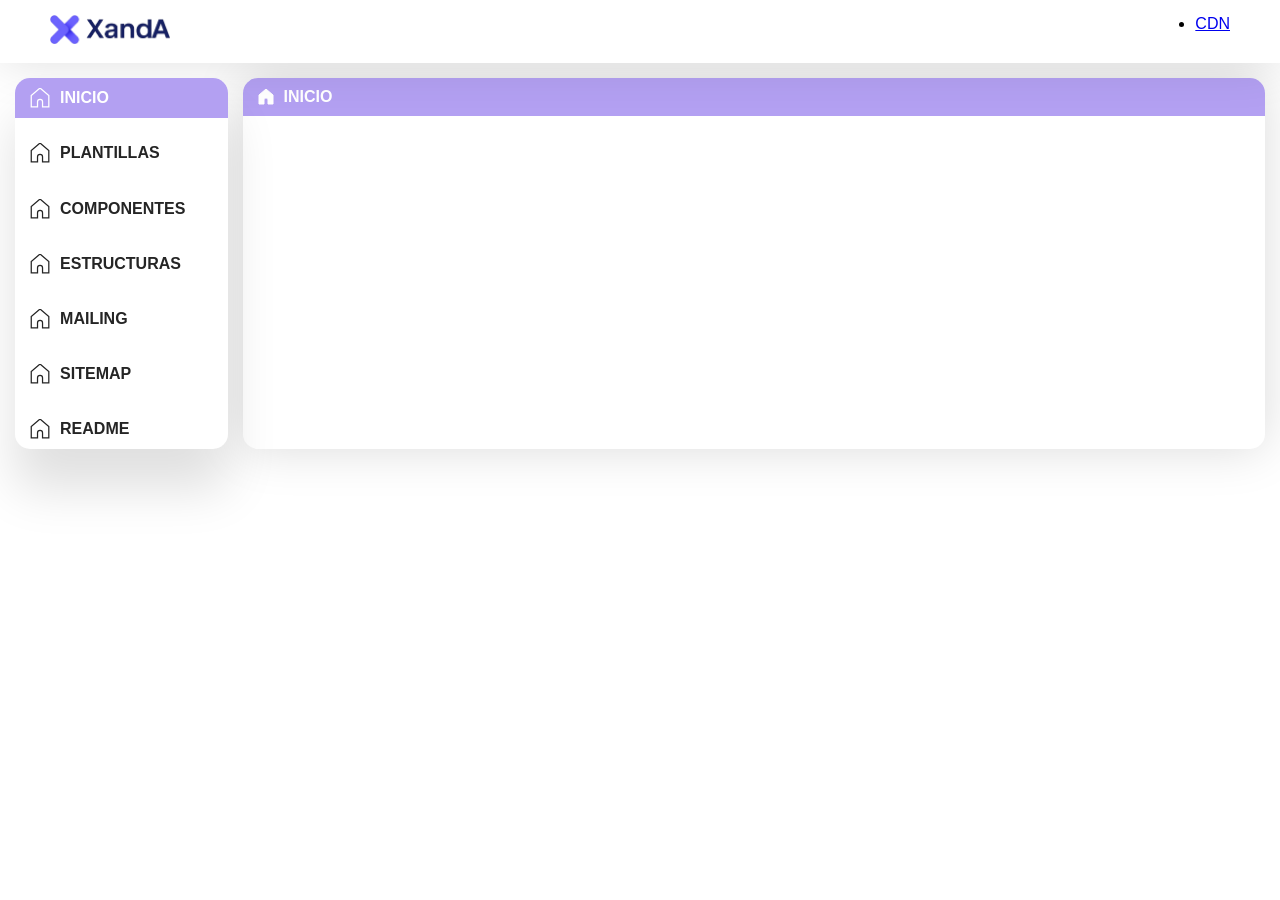
==== commit 97732b21: "Add files via upload" ====
--- a/index.html
+++ b/index.html
@@ -1,249 +1,136 @@
+
+
 <!DOCTYPE html>
 <html lang="es">
 <head>
     <meta charset="UTF-8">
     <meta name="viewport" content="width=device-width, initial-scale=1.0">
-    <title>Mundo Pymes</title>
-    <meta name="viewport" content="width=device-width, initial-scale=1.0">
+    <title>Index</title>
     <meta name="date" content="2024-09-05">
-    <link rel="canonical" href="https://mundopymes.com/">
+    <link rel="canonical" href="URL">
     <meta name="theme-color" content="#ffffff">
-    <link rel="alternate" hreflang="es" href="https://mundopymes.com/">
-    <meta name="apple-mobile-web-app-capable" content="yes">
+    <link rel="alternate" hreflang="es" href="URL">
+    <meta name="mobile-web-app-capable" content="yes">
     <meta http-equiv="X-UA-Compatible" content="IE=edge">
     <!--<meta http-equiv="X-Content-Type-Options" content="nosniff">
     <meta http-equiv="Referrer-Policy" content="no-referrer-when-downgrade">-->
-    <meta name="google-adsense-account" content="ca-pub-2107247831846945">
     
     <!-- SEO -->
-    <meta name="description" content="descripción">
-    <meta name="keywords" content="etiquetas">
-    <meta name="author" content="Asiel Jiménez, Mundo Ejecutivo">
+    <meta name="description" content="Descripcion">
+    <meta name="keywords" content="Palabras clave">
+    <meta name="author" content="Autor">
     <meta name="robots" content="index, follow">
     <meta name="googlebot" content="index, follow">
-    <meta name="subject" content="descripción">
+    <meta name="subject" content="Subject">
     <meta name="rating" content="General">
     
     <!-- Open Graph para Redes Sociales -->
-    <meta property="og:title" content="Mundo Pymes">
+    <meta property="og:title" content="Titulo">
     <meta property="og:type" content="website">
-    <meta property="og:url" content="https://mundopymes.com/">
-    <meta property="og:description" content="descripción">
+    <meta property="og:url" content="URL">
+    <meta property="og:description" content="Descripcion">
     <meta property="og:locale" content="es_MX">
-    <meta property="og:site_name" content="Mundo Pymes">
-    <meta property="og:image" content="URL">
+    <meta property="og:site_name" content="nombre">
+    <meta property="og:image" content="assets/images/">
 
     <!-- Twitter Cards -->
     <meta name="twitter:card" content="summary_large_image">
-    <meta name="twitter:title" content="Mundo Pymes">
-    <meta name="twitter:description" content="descripción">
-    <meta name="twitter:site" content="@mundopymes">
-    <meta name="twitter:image" content="URL">
-    <meta property="og:image:alt" content="Mundo Pymes">
+    <meta name="twitter:title" content="Titulo">
+    <meta name="twitter:description" content="Descripcion">
+    <meta name="twitter:site" content="nombre">
+    <meta name="twitter:image" content="assets/images/">
+    <meta property="og:image:alt" content="Titulo">
 
     <!-- Favicon -->
-    <link rel="icon" href="assets/images/favicon.ico">
-    <link rel="icon" href="assets/images/favicon.ico" type="image/x-icon">
-    <link rel="shortcut icon" href="assets/images/favicon.ico" type="image/x-icon">
+    <link rel="icon" href="favicon.ico">
+    <link rel="icon" href="favicon.ico" type="image/x-icon">
+    <link rel="shortcut icon" href="favicon.ico" type="image/x-icon">
 
     <!-- Apple Touch Icon -->
-    <link rel="apple-touch-icon" sizes="180x180" href="assets/images/apple-touch-icon-180x180.png">
-    <link rel="apple-touch-icon" sizes="152x152" href="assets/images/apple-touch-icon-152x152.png">
-    <link rel="apple-touch-icon" sizes="120x120" href="assets/images/apple-touch-icon-120x120.png">
-    <link rel="apple-touch-icon" sizes="76x76" href="assets/images/apple-touch-icon-76x76.png">
+    <link rel="apple-touch-icon" sizes="180x180" href="src/assets/images/icons/apple-touch-icon-180x180.png">
+    <link rel="apple-touch-icon" sizes="152x152" href="src/assets/images/icons/apple-touch-icon-152x152.png">
+    <link rel="apple-touch-icon" sizes="120x120" href="src/assets/images/icons/apple-touch-icon-120x120.png">
+    <link rel="apple-touch-icon" sizes="76x76" href="src/assets/images/icons/apple-touch-icon-76x76.png">
 
     <!-- Iconos para Android -->
-    <link rel="icon" sizes="192x192" href="assets/images/android-chrome-192x192.png">
-    <link rel="icon" sizes="512x512" href="assets/images/android-chrome-512x512.png">
+    <link rel="icon" sizes="192x192" href="src/assets/images/icons/android-chrome-192x192.png">
+    <link rel="icon" sizes="512x512" href="src/assets/images/icons/android-chrome-512x512.png">
 
     <!-- Otros formatos -->
-    <link rel="icon" type="image/png" sizes="32x32" href="assets/images/favicon-32x32.png">
-    <link rel="icon" type="image/png" sizes="16x16" href="assets/images/favicon-16x16.png">
+    <link rel="icon" type="image/png" sizes="32x32" href="src/assets/images/icons/favicon-32x32.png">
+    <link rel="icon" type="image/png" sizes="16x16" href="src/assets/images/icons/favicon-16x16.png">
 
     <!-- AWESOME  -->
     <link href="https://cdnjs.cloudflare.com/ajax/libs/font-awesome/6.0.0-beta3/css/all.min.css" rel="stylesheet">
 
+    <!-- AOS -->
+    <link href="https://unpkg.com/aos@2.3.1/dist/aos.css" rel="stylesheet">
+
     <!-- CSS -->
-    <link rel="stylesheet" href="assets/styles/main.css">
+    <link rel="stylesheet" href="src/assets/styles/main.css">
 
     <!-- Datos Estructurados JSON-LD -->
     <script type="application/ld+json">
         {
         "@context": "https://schema.org",
         "@type": "NewsMediaOrganization",
-        "name": "Mundo Pymes",
-        "url": "https://mundopymes.com/",
+        "name": "Nombre",
+        "url": "URL",
         "logo": "assets/images/logo.png",
         "sameAs": [
-            "https://www.youtube.com/@MundoEjecutivoTV",
-            "https://www.facebook.com/MundoEjecutivoWeb/?locale=es_LA"
+            "URL Redes Sociales",
+            "URL Redes Sociales"
         ],
-        "description": "Descripción",
-        "founder": "Mundo Pymes",
+        "description": "Descripcion",
+        "founder": "Nombre del fundador",
         "foundingDate": "Año",
         "contactPoint": {
             "@type": "ContactPoint",
             "contactType": "Customer Support",
             "email": "correo electrónico",
-            "url": "https://mundopymes.com/"
+            "url": "URL contacto"
         }
         }
     </script>
 
     <!-- Fuentes -->
-    <link rel="preconnect" href="https://fonts.googleapis.com">
-    <link rel="preconnect" href="https://fonts.gstatic.com" crossorigin>
-    <link href="https://fonts.googleapis.com/css2?family=Inter:ital,opsz,wght@0,14..32,100..900;1,14..32,100..900&display=swap" rel="stylesheet">
 </head>
 <body class="body">
     <!-- Header -->
     <header class="header">
-        <div class="contenedor-logo-1">
-            <img src="assets/images/mundopymes.png" alt="Mundo Pymes" title="Mundo Pymes" class="logo">
-        </div>
-        <nav class="nav-1">
-            <ul class="nav-1-ul">
-                <li class="nav-1-li">
-                    <a href="#">NETWORKING</a>
-                </li>
-                <li class="nav-1-li">
-                    <a href="#">BENEFICIOS</a>
-                </li>
-                <li class="nav-1-li">
-                    <a href="#">FUNCIONAMIENTO</a>
-                </li>
+        <a href="index.html">
+            <img src="src/assets/images/icons/logo.png" alt="XandA" title="XandA" class="imagen-logo">
+        </a>
+        <nav class="navbar">
+            <ul class="nav-links">
+                <li><a href="pages/docs/cdn.html">CDN</a></li>
             </ul>
-
-            <a href="files/registrarme.html" class="nav-1-boton-1">REGISTRARME</a>
-
-            <div class="nav-1-ul-celular">
-                <i class="fa-solid fa-bars" onClick="abrir_menu()"></i>
-            </div>
         </nav>
     </header>
 
     <!-- Main -->
     <main class="main">
-        <section class="section-universal fondo-degradado-naranja">
-            <h2 class="h2-1">¡SOLO FALTA!</h2>
-            <div class="h2-1" id="countdown"></div>
+        <section class="seccion-menu-opciones" id="id-seccion-menu-opciones">
+
         </section>
-        <section class="section-header fondo-imagen-header">
-            <h2 class="h2-2">MUNDO EJECUTIVO <span class="color-naranja">PYMES</span></h2>
-            <p class="parrafo-header">"Lleva tu empresa al radar de los líderes de la indistria"</p>
-            <button class="boton-1">REGISTRARME</button>
-        </section>
-        <section class="section-universal">
-            <h2 class="h2-3 color-negro">¿POR QUÉ TU <span class="color-naranja">PYMES</span> DEBE SER PARTE DE MUNDO EJECUTIVO PYME?</h2>
-            <p class="parrafo-header">"Lleva tu empresa al radar de los líderes de la indistria"</p>
-
-            <div class="carrusel-tarjetas-1">
-                <div class="tarjetas-1 fondo-imagen-tarjeta-1">
-                    <p class="parrafo-tarjeta-1">MARKETING</p>
-                    <p class="parrafo-tarjeta-2">Herramientas de posicionamiento y marketing digital para aumentar la visibilidad de tu negocio.</p>
-                </div>
-                <div class="tarjetas-1 fondo-imagen-tarjeta-2">
-                    <p class="parrafo-tarjeta-1">NETWORKING</p>
-                    <p class="parrafo-tarjeta-2">Acceso a una red de expertos que guiarán tu crecimiento empresarial.</p>
-                </div>
-                <div class="tarjetas-1 fondo-imagen-tarjeta-1">
-                    <p class="parrafo-tarjeta-1">COLABORACIONES</p>
-                    <p class="parrafo-tarjeta-2">Oportunidades exclusivas de colaboración y expansión a nivel nacional e internacional.</p>
-                </div>
+        <section class="seccion-contenido">
+            <div class="contenedor-encabezado">
+                <p class="texto-encabezado">
+                    <svg viewBox="0 0 16 16" fill="none" xmlns="http://www.w3.org/2000/svg">
+                        <path d="M1 6V15H6V11C6 9.89543 6.89543 9 8 9C9.10457 9 10 9.89543 10 11V15H15V6L8 0L1 6Z"/>
+                    </svg>
+                    INICIO
+                </p>
             </div>
-        </section>
-
-        <section class="section-universal fondo-negro border-bottom" style="align-items: stretch;">
-            <h2 class="h2-3">¿CÓMO FUNCIONA?</h2>
-            <div class="seccion-universal-division-1">
-                <p class="parrafo-section-1"><b>Paso 1:</b> Regístrate en el formulario de inscripción.</p>
-                <p class="parrafo-section-1"><b>Paso 2:</b> Describe brevemente tu modelo de negocio (en menos de 500 palabras).</p>
-                <p class="parrafo-section-1"><b>Paso 3:</b> ¡Listo! Tendrás la oportunidad de ser elegido para participar en nuestra sección de Mundo PyME. Nos contáctaremos contigo si fuiste elegido.</p>
-            </div>
-            <div class="seccion-universal-division-2">
-                <div class="contenedor-boton">
-                    <i class="fa-regular fa-user"></i>
-                    <button class="boton-1" style="margin-top: 0%;">REGISTRARME</button>
-                </div>
-                <p class="parrafo-section-2">¿YA TE REGISTRASTE?</p>
-            </div>
-        </section>
-
-        <section class="section-universal">
-            <h2 class="h2-3 color-negro">ASISTE A NUESTRO<span class="color-naranja"> PODCAST</span></h2>
-            <p class="parrafo-header color-negro">Únete a la mayor red de empresarios en México y participa en el evento empresarial más grande del país “CUMBRE 1000”</p>
-        </section>
-
-        <section class="section-universal">
-            <div class="carrusel-tarjetas-2">
-
-            </div>
-        </section>
-
-        <section class="section-universal" style="align-items: stretch;">
-            <div class="seccion-universal-division-3">
-                <div class="frame-1">
-                    <iframe src="https://www.youtube.com/embed/fDpGPzE04B8" title="Mujer Ejecutiva | Fernando Brizuela Director General en AC México" allow="accelerometer; autoplay; clipboard-write; encrypted-media; gyroscope; picture-in-picture; web-share" referrerpolicy="strict-origin-when-cross-origin" allowfullscreen></iframe>
-                </div>
-                <div class="contenedor-puntos-frame">
-                    
-                </div>
-            </div>
-            
-            <div class="seccion-universal-division-4">
-                <p class="parrafo-section-1 color-negro" style="width: 90%; text-align: center;">¡Registra tu PyME y <b>tendrás la oportunidad de participar y destacar en nuestro medio, sitio web, podcast de Mundo PyME</b> y más oportunidades de visibilidad!</p>
-                <button class="boton-1">VER PODCAST</button>
-            </div>
-        </section>
-
-        <section class="section-universal">
-            <div class="contenedor-divisiones">
-                <div class="seccion-universal-division-5">
-                    <div style="width: 100%; display: flex; justify-content: center;">
-                        <i class="fa-regular fa-clock"></i>
-                    </div>
-                    <h2 class="parrafo-tarjeta-2 color-negro font-width-600" style="width: 90%;">Impulsa tu PyME con Mundo PyME: Aumenta tu visibilidad y alcanza nuevos clientes con estrategias de marketing digital efectivas.</h2>
-                </div>
-                <div class="seccion-universal-division-6">
-                    <img src="assets/images/mundo-ejecutivo-tv.png" alt="Mundo Ejecutivo Tv" title="Mundo Ejecutivo Tv" loading="lazy" class="imagen-tv">
-                </div>
-            </div>
-            
-            <p class="parrafo-tarjeta-3 color-negro">Míralo a través de nuestras redes sociales</p>
-            <div style="width: 100%; display: flex; justify-content: center; grid-gap: 25px 25px;">
-                <a href="https://www.youtube.com/@MundoEjecutivoTV" target="_blank" class="enlace-redessociales" aria-label="Ir al canal de YouTube de Mundo Ejecutivo">
-                    <i class="fa-brands fa-youtube"></i>
-                </a>
-                <a href="https://www.facebook.com/MundoEjecutivoWeb/?locale=es_LA" target="_blank" class="enlace-redessociales" aria-label="Ir a la página de Facebook de Mundo Ejecutivo">
-                    <i class="fa-brands fa-facebook"></i>
-                </a>
-            </div>
-        </section>
-
-        <section class="section-menu-celular-1" id="menu_celular">
-            <div class="contenedor-menu-celular-header">
-                <i class="fa-solid fa-bot" style="color: transparent;"></i>
-                <h2 class="h2-4">MUNDO <span class="color-naranja">PYMES</span></h2>
-                <i class="fa-solid fa-xmark" onClick="cerrar_menu()"></i>
-            </div>
-            <div class="contenedor-menu-celular-main">
-                
-            </div>
-            <div class="contenedor-menu-celular-footer"></div>
         </section>
     </main>
 
     <!-- Footer -->
     <footer class="footer">
-    
     </footer>
 
-    <!-- Botón de subir al inicio -->
-    <button id="scrollToTopBtn" class="boton-scroll" onclick="scrollToTop()" aria-label="Subir al inicio de la página">
-        <i class="fa-solid fa-arrow-up"></i>
-    </button>
-
     <!-- Scripts -->
-    <script src="assets/scripts/main.js"></script>
+    <script src="./src/assets/scripts/main.js"></script>
+    <script src="./src/assets/scripts/opciones.js"></script>
 </body>
 </html>
--- a/src/assets/styles/main.css
+++ b/src/assets/styles/main.css
@@ -0,0 +1,217 @@
+/* Aquí va el contenido CSS principal */
+*{
+  margin: 0%;
+  padding: 0%;
+  font-family: 'Gill Sans', 'Gill Sans MT', Calibri, 'Trebuchet MS', sans-serif;
+}
+.body{
+  display: flex;
+  flex-wrap: wrap;
+  justify-content: start;
+  align-content: start;
+}
+.header{
+  width: calc(100% - 100px);
+  height: auto;
+  display: flex;
+  justify-content: space-between;
+  align-content: center;
+  background-color: #ffffff;
+  padding: 15px 50px;
+  box-shadow: 0px 0px 50px #00000020;
+  z-index: 1;
+}
+.imagen-logo{
+  width: 120px;
+  height: auto;
+  object-fit: cover;
+}
+.main{
+  width: 100%;
+  height: auto;
+  display: flex;
+  flex-wrap: wrap;
+  justify-content: start;
+  align-content: start;
+  background-color: #ffffff;
+  padding: 15px 15px;
+  gap: 15px 15px;
+}
+.seccion-menu-opciones{
+  width: 10%;
+  height: auto;
+  display: flex;
+  flex-wrap: wrap;
+  justify-content: start;
+  align-content: start;
+  gap: 15px 15px;
+  background-color: #ffffff;
+  border-radius: 15px 15px 15px 15px;
+  box-shadow: 0px 40px 50px #00000020;
+  z-index: 2;
+  overflow: hidden;
+}
+.seccion-contenido{
+  width: calc(90% - 15px);
+  height: auto;
+  display: flex;
+  flex-wrap: wrap;
+  justify-content: start;
+  align-content: start;
+  gap: 15px 15px;
+  background-color: #ffffff;
+  border-radius: 15px;
+  box-shadow: 0px 0px 50px #00000025;
+  overflow: hidden;
+  padding-bottom: 15px;
+}
+.opcion-menu-opciones{
+  width: 100%;
+  height: auto;
+  padding: 10px 15px;
+  color: #252525;
+  font-weight: 600;
+  text-transform: uppercase;
+  text-align: start;
+  text-decoration: none;
+  gap: 10px 10px;
+  transition: 0.25s;
+  display: flex;
+  flex-wrap: wrap;
+  justify-content: start;
+  align-content: start;
+  align-items: center;
+  stroke: #252525;
+  cursor: pointer;
+}
+.opcion-menu-opciones:hover{
+  background-color: #cabcf6;
+}
+.opcion-menu-opciones svg{
+  width: 11%;
+}
+.opcion-activa{
+  background-color: #b3a0f2;
+  color: #ffffff;
+  stroke: #ffffff;
+  fill: #ffffff;
+}
+.contenedor-encabezado{
+  width: 100%;
+  padding: 10px 15px;
+  background-color: #b3a0f2;
+  display: flex;
+  flex-wrap: wrap;
+  justify-content: start;
+  align-content: center;
+}
+.texto-encabezado{
+  color: #ffffff;
+  stroke: #ffffff;
+  text-transform: uppercase;
+  display: flex;
+  flex-wrap: wrap;
+  justify-content: start;
+  align-content: start;
+  align-items: center;
+  gap: 10px 10px;
+  font-weight: 600;
+}
+.texto-encabezado path{
+  fill: #ffffff;
+}
+.texto-encabezado svg{
+  width: 16px;
+}
+.contenedor-informacion{
+  width: 100%;
+  height: auto;
+  display: flex;
+  flex-wrap: wrap;
+  justify-content: start;
+  align-content: start;
+  padding: 0px 20px 20px 20px;
+}
+.h2-contenedor-informacion{
+  color: #252525;
+  font-size: clamp(22px, 2vw, 30px);
+  width: 100%;
+  text-align: start;
+  font-weight: 600;
+}
+.parrafo-contenedor-informacion{
+  color: #252525;
+  font-size: clamp(15px, 1.5vw, 20px);
+  width: 100%;
+  text-align: start;
+  font-weight: 300;
+  margin-top: 10px;
+}
+.contenedor-universal{
+  width: 100%;
+  display: flex;
+  flex-wrap: wrap;
+  justify-content: start;
+  align-content: start;
+}
+@media screen and (min-width: 1601px) and (max-width: 1900px) {
+  .seccion-menu-opciones{
+    width: 14%;
+  }
+  .seccion-contenido{
+    width: calc(86% - 15px);
+  }
+}
+@media screen and (min-width: 1401px) and (max-width: 1600px) {
+  .seccion-menu-opciones{
+    width: 15%;
+  }
+  .seccion-contenido{
+    width: calc(85% - 15px);
+  }
+}
+@media screen and (min-width: 1001px) and (max-width: 1400px) {
+  .seccion-menu-opciones{
+    width: 17%;
+  }
+  .seccion-contenido{
+    width: calc(83% - 15px);
+  }
+}
+@media screen and (min-width: 0px) and (max-width: 1000px) {
+  .seccion-menu-opciones{
+    width: calc(100% - 70px);
+    position: fixed;
+    left: 15px;
+    bottom: 15px;
+    height: 50px;
+    z-index: 2;
+    align-items: center;
+    align-content: center;
+    overflow-x: auto;
+    flex-wrap: nowrap;
+    padding: 0px 20px;
+    box-shadow: 0px 5px 25px #00000025;
+    scrollbar-width: none
+  }
+  .seccion-contenido{
+    width: calc(100% - 0px);
+  }
+  .opcion-menu-opciones{
+    width: 150px;
+    min-width: 150px;
+    height: 100%;
+    align-items: center;
+    align-content: center;
+    padding: 10px 10px;
+  }
+  .opcion-menu-opciones svg{
+    width: auto;
+    height: 20px;
+    margin: 0%;
+    padding: 0%;
+  }
+  .main{
+    padding-bottom: 80px;
+  }
+}
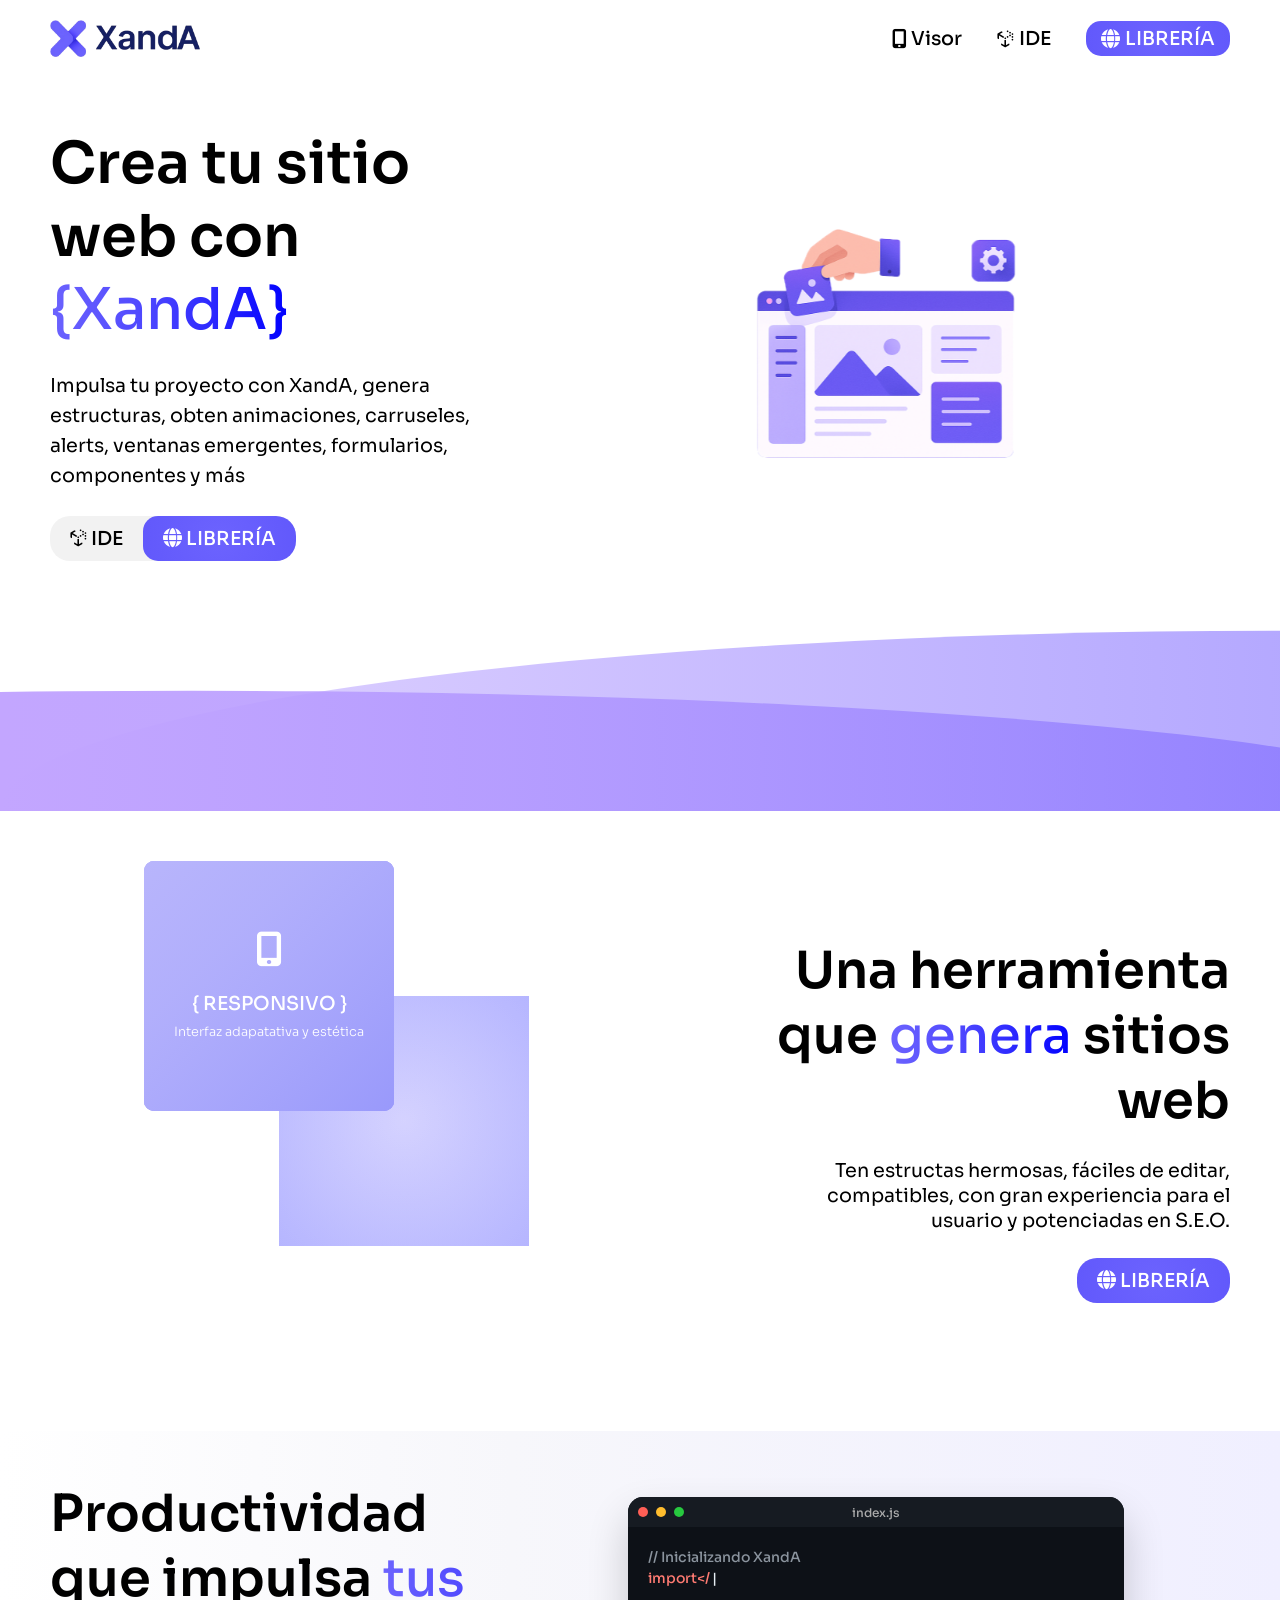
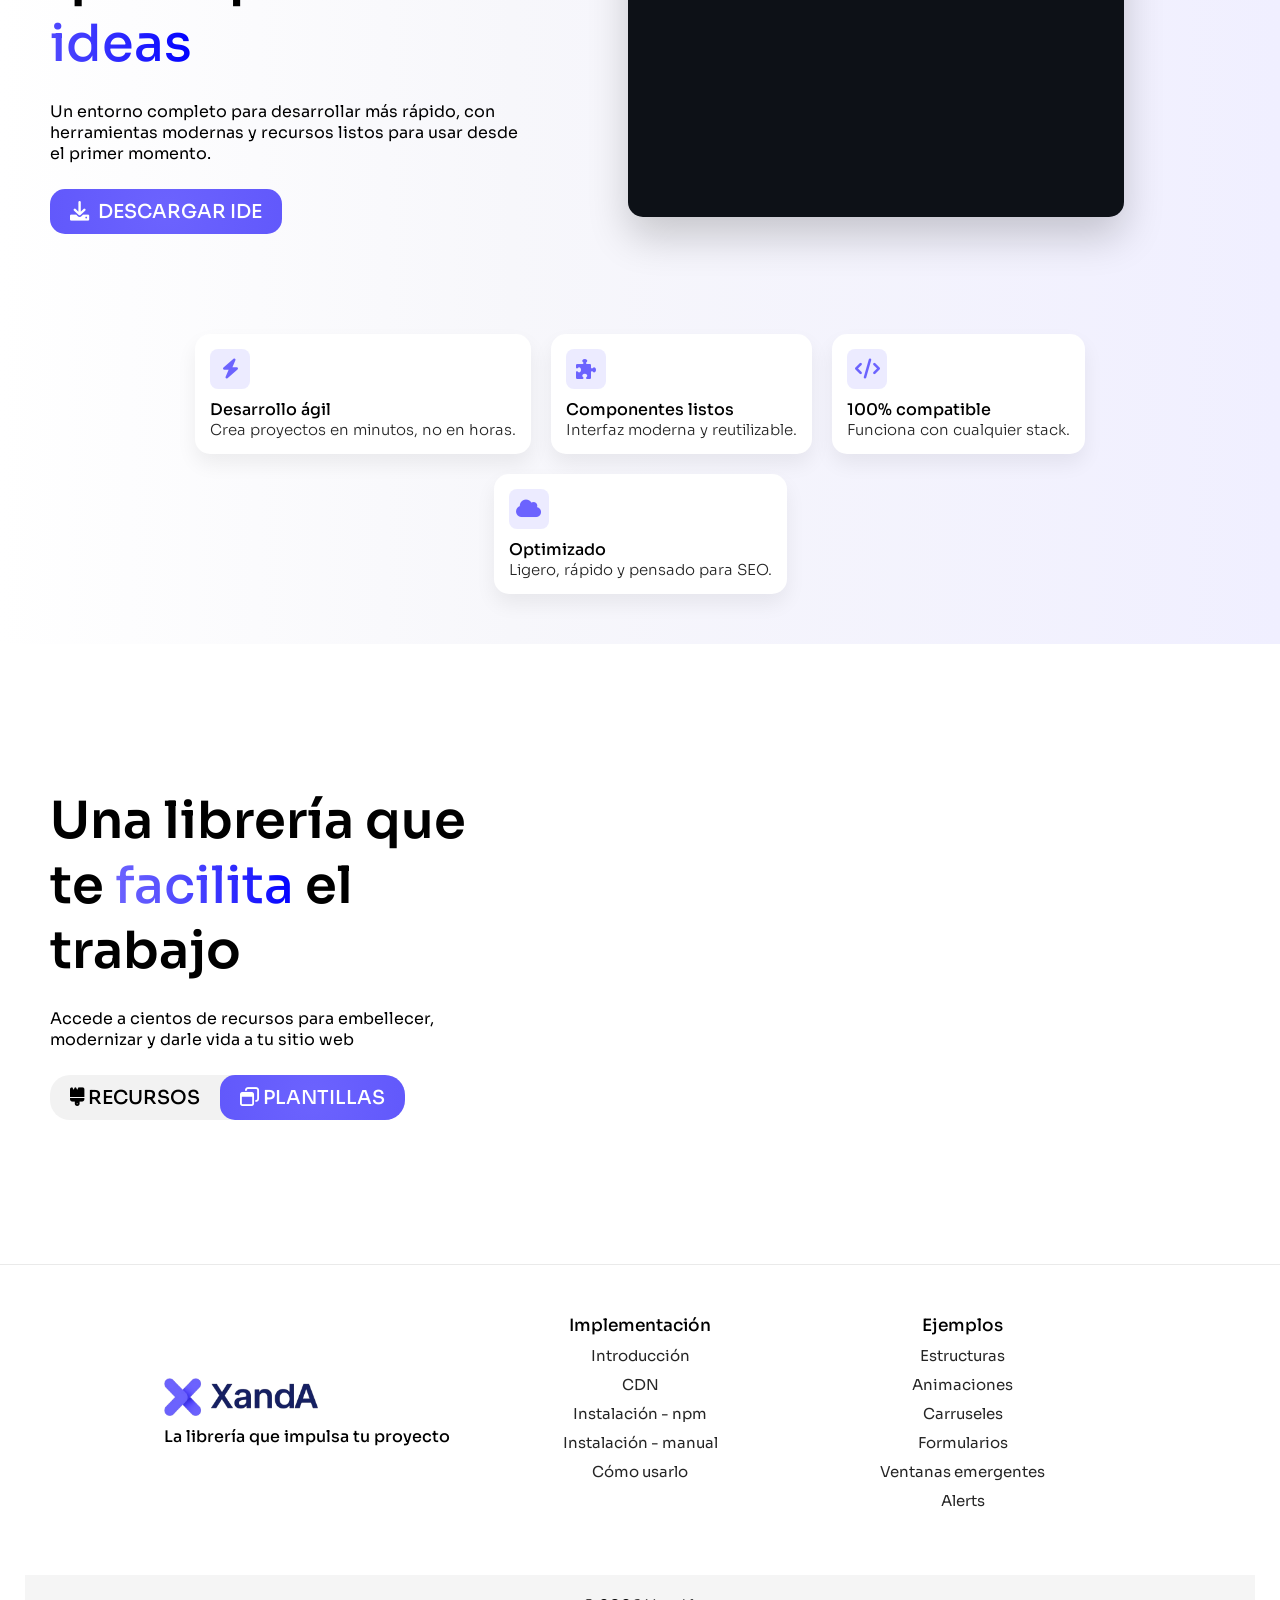
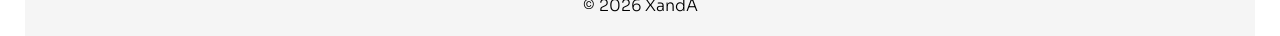
==== commit 5c2dc2bf: "Add files via upload" ====
--- a/index.html
+++ b/index.html
@@ -1,11 +1,9 @@
-
-
 <!DOCTYPE html>
 <html lang="es">
 <head>
     <meta charset="UTF-8">
     <meta name="viewport" content="width=device-width, initial-scale=1.0">
-    <title>Index</title>
+    <title>XandA</title>
     <meta name="date" content="2024-09-05">
     <link rel="canonical" href="URL">
     <meta name="theme-color" content="#ffffff">
@@ -30,35 +28,35 @@
     <meta property="og:url" content="URL">
     <meta property="og:description" content="Descripcion">
     <meta property="og:locale" content="es_MX">
-    <meta property="og:site_name" content="nombre">
-    <meta property="og:image" content="assets/images/">
+    <meta property="og:site_name" content="Mundo Ejecutivo Suscripciones">
+    <meta property="og:image" content="/src/assets/images/">
 
     <!-- Twitter Cards -->
     <meta name="twitter:card" content="summary_large_image">
     <meta name="twitter:title" content="Titulo">
     <meta name="twitter:description" content="Descripcion">
-    <meta name="twitter:site" content="nombre">
-    <meta name="twitter:image" content="assets/images/">
+    <meta name="twitter:site" content="@Mundo Ejecutivo Suscripciones">
+    <meta name="twitter:image" content="/src/assets/images/">
     <meta property="og:image:alt" content="Titulo">
 
     <!-- Favicon -->
-    <link rel="icon" href="favicon.ico">
-    <link rel="icon" href="favicon.ico" type="image/x-icon">
-    <link rel="shortcut icon" href="favicon.ico" type="image/x-icon">
+    <link rel="icon" href="/src/assets/images/icons/favicon.ico">
+    <link rel="icon" href="/src/assets/images/icons/favicon.ico" type="image/x-icon">
+    <link rel="shortcut icon" href="/src/assets/images/icons/favicon.ico" type="image/x-icon">
 
     <!-- Apple Touch Icon -->
-    <link rel="apple-touch-icon" sizes="180x180" href="src/assets/images/icons/apple-touch-icon-180x180.png">
-    <link rel="apple-touch-icon" sizes="152x152" href="src/assets/images/icons/apple-touch-icon-152x152.png">
-    <link rel="apple-touch-icon" sizes="120x120" href="src/assets/images/icons/apple-touch-icon-120x120.png">
-    <link rel="apple-touch-icon" sizes="76x76" href="src/assets/images/icons/apple-touch-icon-76x76.png">
+    <link rel="apple-touch-icon" sizes="180x180" href="/src/assets/images/apple-touch-icon-180x180.png">
+    <link rel="apple-touch-icon" sizes="152x152" href="/src/assets/images/apple-touch-icon-152x152.png">
+    <link rel="apple-touch-icon" sizes="120x120" href="/src/assets/images/apple-touch-icon-120x120.png">
+    <link rel="apple-touch-icon" sizes="76x76" href="/src/assets/images/apple-touch-icon-76x76.png">
 
     <!-- Iconos para Android -->
-    <link rel="icon" sizes="192x192" href="src/assets/images/icons/android-chrome-192x192.png">
-    <link rel="icon" sizes="512x512" href="src/assets/images/icons/android-chrome-512x512.png">
+    <link rel="icon" sizes="192x192" href="/src/assets/images/android-chrome-192x192.png">
+    <link rel="icon" sizes="512x512" href="/src/assets/images/android-chrome-512x512.png">
 
     <!-- Otros formatos -->
-    <link rel="icon" type="image/png" sizes="32x32" href="src/assets/images/icons/favicon-32x32.png">
-    <link rel="icon" type="image/png" sizes="16x16" href="src/assets/images/icons/favicon-16x16.png">
+    <link rel="icon" type="image/png" sizes="32x32" href="/src/assets/images/favicon-32x32.png">
+    <link rel="icon" type="image/png" sizes="16x16" href="/src/assets/images/favicon-16x16.png">
 
     <!-- AWESOME  -->
     <link href="https://cdnjs.cloudflare.com/ajax/libs/font-awesome/6.0.0-beta3/css/all.min.css" rel="stylesheet">
@@ -67,7 +65,7 @@
     <link href="https://unpkg.com/aos@2.3.1/dist/aos.css" rel="stylesheet">
 
     <!-- CSS -->
-    <link rel="stylesheet" href="src/assets/styles/main.css">
+    <link rel="stylesheet" href="/src/assets/styles/index.css">
 
     <!-- Datos Estructurados JSON-LD -->
     <script type="application/ld+json">
@@ -76,7 +74,7 @@
         "@type": "NewsMediaOrganization",
         "name": "Nombre",
         "url": "URL",
-        "logo": "assets/images/logo.png",
+        "logo": "/src/assets/images/logo.png",
         "sameAs": [
             "URL Redes Sociales",
             "URL Redes Sociales"
@@ -93,44 +91,259 @@
         }
     </script>
 
+
     <!-- Fuentes -->
+    <link rel="preconnect" href="https://fonts.googleapis.com">
+    <link rel="preconnect" href="https://fonts.gstatic.com" crossorigin>
+    <link href="https://fonts.googleapis.com/css2?family=Sora:wght@100..800&display=swap" rel="stylesheet">
 </head>
-<body class="body">
+<body>
     <!-- Header -->
     <header class="header">
         <a href="index.html">
-            <img src="src/assets/images/icons/logo.png" alt="XandA" title="XandA" class="imagen-logo">
+            <img src="/src/assets/images/icons/logo.png" alt="XandA" title="XandA" class="imagen-logo">
         </a>
         <nav class="navbar">
             <ul class="nav-links">
-                <li><a href="pages/docs/cdn.html">CDN</a></li>
+                <li>
+                    <a href="/src/pages/visor.html">
+                        <i class="fa-solid fa-mobile-screen-button"></i>Visor
+                    </a>
+                </li>
+                <li>
+                    <a href="#id-ide">
+                        <i class="fa-brands fa-uncharted"></i> IDE
+                    </a>
+                </li>
+                <li>
+                    <a href="/src/pages/inicio.html" class="boton-1">
+                        <i class="fa-solid fa-globe"></i> LIBRERÍA
+                    </a>
+                </li>
             </ul>
+            <i class="fa-solid fa-bars-staggered" onclick="abrir_menu_celular()"></i>
         </nav>
     </header>
 
+    <div class="seccion-menu-celular" id="id-menu-celular">
+        <a href="/src/pages/docs/cdn.html">IDE</a>
+        <a href="/src/pages/docs/cdn.html">Panel</a>
+        <a href="/src/pages/docs/cdn.html">CDN</a>
+        <a href="/src/pages/docs/instalacion.html">Instalación</a>
+        <a href="/src/pages/docs/introduccion.html" class="boton-1">Documentación</a>
+    </div>
+
     <!-- Main -->
     <main class="main">
-        <section class="seccion-menu-opciones" id="id-seccion-menu-opciones">
-
-        </section>
-        <section class="seccion-contenido">
-            <div class="contenedor-encabezado">
-                <p class="texto-encabezado">
-                    <svg viewBox="0 0 16 16" fill="none" xmlns="http://www.w3.org/2000/svg">
-                        <path d="M1 6V15H6V11C6 9.89543 6.89543 9 8 9C9.10457 9 10 9.89543 10 11V15H15V6L8 0L1 6Z"/>
-                    </svg>
-                    INICIO
+        <section class="section-principal">
+            <div class="section-principal-parte-1">
+                <h1 class="h1-section-principal">Crea tu sitio <br> web con <span>{XandA}</span></h1>
+                <p class="p-section-principal">Impulsa tu proyecto con XandA, genera estructuras, obten animaciones, carruseles, alerts, ventanas emergentes, formularios, componentes y más</p>
+
+                <div class="contenedor-botones">
+                    <a href="/src/pages/docs/instalacion.html" class="boton-3"><i class="fa-brands fa-uncharted"></i> IDE</a>
+                    <a href="/src/pages/docs/cdn.html" class="boton-2"><i class="fa-solid fa-globe"></i> Librería</a>
+                </div>
+            </div>
+            <div class="section-principal-parte-2">
+                <img src="/src/assets/images/bienvenida2.png" alt="" title="" class="imagen-section-principal">
+            </div>
+        </section>
+        <section class="section-curvas">
+            <div class="curva"></div>
+            <div class="curva-2"></div>
+        </section>
+        <section class="section-universal">
+            <div class="section-universal-parte-1">
+                <div class="contenedor-tarjeta-herramienta">
+                    <div class="ondas-fondo"></div>
+
+                    <div class="tarjeta-herramienta tarjeta1">
+                        <div class="contenedor-universal" style="justify-content: center;">
+                            <i class="fa-solid fa-magnifying-glass"></i>
+                        </div>
+                        <div class="contenedor-universal" style="justify-content: center; grid-gap: 7.5px 7.5px;">
+                            <h3>{ S.E.O. }</h3>
+                            <p>Mejora el posicionamiento de tu sitio web</p>
+                        </div>
+                    </div>
+                    <div class="tarjeta-herramienta tarjeta2">
+                        <div class="contenedor-universal" style="justify-content: center;">
+                            <i class="fa-solid fa-laptop"></i>
+                        </div>
+                        <div class="contenedor-universal" style="justify-content: center; grid-gap: 7.5px 7.5px;">
+                            <h3>{ UX/UI }</h3>
+                            <p>Adquiere un sitio web hermoso e intuitivo</p>
+                        </div>
+                    </div>
+                    <div class="tarjeta-herramienta tarjeta3">
+                        <div class="contenedor-universal" style="justify-content: center;">
+                            <i class="fa-solid fa-person-running"></i>
+                        </div>
+                        <div class="contenedor-universal" style="justify-content: center; grid-gap: 7.5px 7.5px;">
+                            <h3>{ OPTIMIZADO }</h3>
+                            <p>Ten un proyecto rápido y fluido</p>
+                        </div>
+                    </div>
+                    <div class="tarjeta-herramienta tarjeta4">
+                        <div class="contenedor-universal" style="justify-content: center;">
+                            <i class="fa-solid fa-mobile-screen-button"></i>
+                        </div>
+                        <div class="contenedor-universal" style="justify-content: center; grid-gap: 7.5px 7.5px;">
+                            <h3>{ RESPONSIVO }</h3>
+                            <p>Interfaz adapatativa y estética</p>
+                        </div>
+                    </div>
+                </div>
+            </div>
+            <div class="section-universal-parte-2">
+                <h2>Una herramienta que <span>genera</span> sitios web</h2>
+                <p>Ten estructas hermosas, fáciles de editar, compatibles, con gran experiencia para el usuario y potenciadas en S.E.O.</p>
+
+                <div class="contenedor-universal justify-content-end-center">
+                    <div class="contenedor-botones">
+                        <a href="/src/pages/docs/instalacion.html" class="boton-2"><i class="fa-solid fa-globe"></i> LIBRERÍA</a>
+                        <!--<a href="/src/pages/docs/cdn.html" class="boton-2"><i class="fa-solid fa-globe"></i> CDN</a>-->
+                    </div>
+                </div>
+            </div>
+        </section>
+
+
+        <section class="section-universal section-premium" id="id-ide">
+
+            <!-- TEXTO -->
+            <div class="section-universal-parte-3">
+
+                <h2>
+                    Productividad que impulsa <span>tus ideas</span>
+                </h2>
+
+                <p>
+                    Un entorno completo para desarrollar más rápido, con herramientas modernas
+                    y recursos listos para usar desde el primer momento.
                 </p>
+
+                <div class="contenedor-universal justify-content-start-center">
+                    <a href="/src/pages/docs/cdn.html" class="boton-2"><i class="fa-solid fa-download" style="margin-right: 5px;"></i> Descargar IDE</a>
+                </div>
+            </div>
+
+            
+            <div class="section-universal-parte-1">
+                <div class="contenedor-programacion">
+    
+                    <div class="fake-ide">
+
+                        <div class="ide-header">
+                            <span class="dot red"></span>
+                            <span class="dot yellow"></span>
+                            <span class="dot green"></span>
+                            <span class="ide-title">index.js</span>
+                        </div>
+
+                        <div class="ide-body">
+                            <pre><code id="code"></code><span class="cursor">|</span></pre>
+                        </div>
+
+                    </div>
+
+                </div>
+                <!--<div class="visual-container">
+
+                    <div class="orbita"></div>
+
+                    <div class="logo-central">
+                        <img src="src/assets/images/icons/favicon.ico" alt="XandA" title="XandA">
+                    </div>
+
+                    <div class="mini-card card1"><i class="fas fa-code"></i></div>
+                    <div class="mini-card card2"><i class="fas fa-palette"></i></div>
+                    <div class="mini-card card3"><i class="fas fa-rocket"></i></div>
+                    <div class="mini-card card4"><i class="fas fa-cube"></i></div>
+
+                </div>-->
+            </div>
+
+            <div class="features-grid">
+                <div class="feature-item">
+                    <i class="fas fa-bolt"></i>
+                    <h4>Desarrollo ágil</h4>
+                    <p>Crea proyectos en minutos, no en horas.</p>
+                </div>
+
+                <div class="feature-item">
+                    <i class="fas fa-puzzle-piece"></i>
+                    <h4>Componentes listos</h4>
+                    <p>Interfaz moderna y reutilizable.</p>
+                </div>
+
+                <div class="feature-item">
+                    <i class="fas fa-code"></i>
+                    <h4>100% compatible</h4>
+                    <p>Funciona con cualquier stack.</p>
+                </div>
+
+                <div class="feature-item">
+                    <i class="fas fa-cloud"></i>
+                    <h4>Optimizado</h4>
+                    <p>Ligero, rápido y pensado para SEO.</p>
+                </div>
+            </div>
+        </section>
+
+
+        <section class="section-universal">
+            <div class="section-universal-parte-3">
+                <h2>Una librería que te <span>facilita</span> el trabajo</h2>
+                <p>Accede a cientos de recursos para embellecer, modernizar y darle vida a tu sitio web</p>
+
+                <div class="contenedor-universal justify-content-start-center">
+                    <div class="contenedor-botones">
+                        <a href="/src/pages/docs/instalacion.html" class="boton-3"><i class="fa-solid fa-brush"></i> Recursos</a>
+                        <a href="/src/pages/docs/cdn.html" class="boton-2"><i class="fa-regular fa-window-restore"></i> Plantillas</a>
+                    </div>
+                </div>
+            </div>
+            <div class="section-universal-parte-1">
+                <div class="contenedor-tarjeta-ejemplos">
+                    
+                </div>
             </div>
         </section>
     </main>
 
     <!-- Footer -->
     <footer class="footer">
+        <div class="contenedor-opciones-footer footer-25-100" style="align-content: center; justify-content: start;">
+            <img src="/src/assets/images/icons/logo.png" alt="XandA" title="XandA" loading="lazy" class="footer-imagen">
+            <p style="width: 100%;">La librería que impulsa tu proyecto</p>
+        </div>
+        <div class="contenedor-opciones-footer">
+            <p style="font-size: 17px;">Implementación</p>
+            <a>Introducción</a>
+            <a>CDN</a>
+            <a>Instalación - npm</a>
+            <a>Instalación - manual</a>
+            <a>Cómo usarlo</a>
+        </div>
+        <div class="contenedor-opciones-footer">
+            <p style="font-size: 17px;">Ejemplos</p>
+            <a>Estructuras</a>
+            <a>Animaciones</a>
+            <a>Carruseles</a>
+            <a>Formularios</a>
+            <a>Ventanas emergentes</a>
+            <a>Alerts</a>
+        </div>
+        <div class="footer-barra">
+            <p>© 2026 XandA</p>
+        </div>
     </footer>
 
     <!-- Scripts -->
-    <script src="./src/assets/scripts/main.js"></script>
-    <script src="./src/assets/scripts/opciones.js"></script>
+    <script src="/src/assets/scripts/index.js"></script>
+    <script src="/src/assets/scripts/main.js"></script>
+    <script src="/src/assets/scripts/tarjetas-ejemplos.js"></script>
 </body>
 </html>
--- a/src/assets/styles/index.css
+++ b/src/assets/styles/index.css
@@ -0,0 +1,1121 @@
+*{
+  margin: 0%;
+  padding: 0%;
+  font-family: "Sora", sans-serif;
+  font-optical-sizing: auto;
+  font-weight: 500;
+  font-style: normal;
+}
+a, button{
+  transition: 0.25s;
+  cursor: pointer;
+  text-decoration: none;
+}
+html{
+  overflow-x: hidden;
+}
+body{
+  display: flex;
+  flex-wrap: wrap;
+  justify-content: start;
+  align-content: start;
+  overflow-x: hidden;
+}
+.header{
+  width: calc(100% - 100px);
+  height: auto;
+  display: flex;
+  justify-content: space-between;
+  align-content: center;
+  align-items: center;
+  background-color: #ffffff;
+  padding: 20px 50px;
+  z-index: 2;
+}
+.header a{
+  align-content: center;
+  align-content: center;
+  display: flex;
+}
+.navbar{
+  width: auto;
+  height: auto;
+  display: flex;
+}
+.nav-links{
+  width: auto;
+  height: auto;
+  grid-gap: 15px 15px;
+  display: flex;
+  flex-wrap: wrap;
+  justify-content: center;
+  align-content: center;
+  list-style: none;
+}
+.nav-links li a{
+  color: #000000;
+  font-size: clamp(15px, 1.5vw, 20px);
+  padding: 5px 10px;
+  border-radius: 15px;
+  align-items: center;
+  gap: 5px;
+}
+.nav-links li a:hover{
+  background-color: #f0f0f0d5;
+}
+.nav-links li a:visited{
+  color: #000000;
+}
+.fa-bars-staggered{
+  display: none;
+}
+.imagen-logo{
+  width: 150px;
+  height: auto;
+  object-fit: cover;
+}
+.boton-1{
+  background: radial-gradient(circle, #6c63fe 0%, #4239f4 400%);
+  color: #ffffff !important;
+  padding: 5px 15px !important;
+  z-index: 1;
+  margin-left: 10px;
+}
+.boton-2{
+  background: radial-gradient(circle, #6c63fe 0%, #4239f4 400%);
+  color: #ffffff !important;
+  text-transform: uppercase;
+  width: auto;
+  height: auto;
+  border-radius: 15px;
+  padding: 10px 20px;
+  font-size: clamp(15px, 1.5vw, 20px);
+  z-index: 1;
+}
+.boton-2:active{
+  transform: scale(0.9);
+}
+.boton-3{
+  background-color: transparent;
+  color: #000000 !important;
+  text-transform: uppercase;
+  width: auto;
+  height: auto;
+  padding: 10px 20px;
+  font-size: clamp(15px, 1.5vw, 20px);
+  z-index: 1;
+}
+.boton-3:hover{
+  background-color: #6c63fe15;
+}
+.main{
+  width: 100%;
+  height: auto;
+  display: flex;
+  flex-wrap: wrap;
+  justify-content: center;
+  align-content: center;
+}
+.section-principal{
+  width: calc(100% - 50px);
+  height: auto;
+  display: flex;
+  flex-wrap: wrap;
+  justify-content: center;
+  align-content: center;
+  padding: 25px 25px;
+  position: relative;
+}
+.section-principal-parte-1{
+  width: calc(40% - 50px);
+  height: auto;
+  display: flex;
+  flex-wrap: wrap;
+  justify-content: start;
+  align-content: center;
+  padding: 25px 25px;
+  grid-gap: 25px 25px;
+}
+.section-principal-parte-2{
+  width: 60%;
+  height: auto;
+  display: flex;
+  flex-wrap: wrap;
+  justify-content: center;
+  align-content: center;
+  position: relative;
+}
+.h1-section-principal{
+  font-weight: 600;
+  font-size: clamp(30px, 4.5vw, 65px);
+  color: #000000;
+  width: 100%;
+  text-align: start;
+  z-index: 1;
+}
+.h1-section-principal span{
+  background: linear-gradient(90deg, #6c63fe, 60%, #0000ff); 
+  -webkit-background-clip: text;
+  -webkit-text-fill-color: transparent;
+  background-clip: text;
+  color: transparent;
+  z-index: 1;
+}
+.p-section-principal{
+  font-weight: 400;
+  font-size: clamp(13px, 1.5vw, 22px);
+  color: #000000;
+  width: 100%;
+  text-align: start;
+  line-height: 30px;
+  z-index: 1;
+}
+.imagen-section-principal{
+  width: 35%;
+  height: auto;
+  object-fit: cover;
+  z-index: 1;
+  animation: movimiento-imagen-bienvenida 2.5s infinite linear;
+}
+@keyframes movimiento-imagen-bienvenida{
+  0%{
+    transform: translateY(0px);
+  }
+  50%{
+    transform: translateY(10px);
+  }
+  100%{
+    transform: translateY(0px);
+  }
+}
+.curva{
+  position: absolute;
+  bottom: 0px;
+  left: 0px;
+  width: 100%;
+  height: 300px;
+  background: linear-gradient(to right, #c3a6ff75, #7b66ff90);
+  clip-path: ellipse(100% 60% at 100% 100%);
+  animation: moverCurva1 6s ease-in-out infinite alternate;
+}
+.curva-2{
+  position: absolute;
+  bottom: 0px;
+  left: 0px;
+  width: 100%;
+  height: 300px;
+  background: linear-gradient(to right, #c3a6ff, #7b66ff90);
+  clip-path: ellipse(100% 40% at 15% 100%);
+  animation: moverCurva2 8s ease-in-out infinite alternate;
+}
+.section-curvas{
+  width: 100%;
+  height: 200px;
+  display: flex;
+  flex-wrap: wrap;
+  justify-content: center;
+  align-content: center;
+  position: relative;
+}
+@keyframes moverCurva1{
+  0%, 100% {
+    clip-path: ellipse(100% 60% at 100% 100%);
+  }
+  50% {
+    clip-path: ellipse(105% 65% at 97% 98%);
+  }
+}
+@keyframes moverCurva2{
+  0%, 100% {
+    clip-path: ellipse(100% 40% at 15% 100%);
+  }
+  50% {
+    clip-path: ellipse(95% 42% at 18% 98%);
+  }
+}
+.section-universal{
+  width: calc(100% - 100px);
+  height: auto;
+  display: flex;
+  flex-wrap: wrap;
+  justify-content: center;
+  align-content: center;
+  padding: 50px 50px;
+}
+.section-universal-parte-1{
+  width: 60%;
+  height: auto;
+  display: flex;
+  flex-wrap: wrap;
+  justify-content: center;
+  align-content: center;
+  grid-gap: 25px 25px;
+}
+.section-universal-parte-2{
+  width: 40%;
+  height: auto;
+  display: flex;
+  flex-wrap: wrap;
+  justify-content: center;
+  align-content: center;
+  grid-gap: 25px 25px;
+}
+.section-universal-parte-2 h2{
+  font-weight: 600;
+  font-size: clamp(25px, 4vw, 55px);
+  color: #000000;
+  width: 100%;
+  text-align: end;
+  z-index: 1;
+}
+.section-universal-parte-2 span{
+  background: linear-gradient(90deg, #6c63fe, 60%, #0000ff); 
+  -webkit-background-clip: text;
+  -webkit-text-fill-color: transparent;
+  background-clip: text;
+  color: transparent;
+  z-index: 1;
+}
+.section-universal-parte-2 p{
+  font-weight: 400;
+  font-size: clamp(13px, 1.5vw, 22px);
+  color: #000000;
+  width: 100%;
+  text-align: end;
+  z-index: 1;
+}
+.section-universal-parte-3{
+  width: 40%;
+  height: auto;
+  display: flex;
+  flex-wrap: wrap;
+  justify-content: center;
+  align-content: center;
+  grid-gap: 25px 25px;
+}
+.section-universal-parte-3 h2{
+  font-weight: 600;
+  font-size: clamp(25px, 4vw, 55px);
+  color: #000000;
+  width: 100%;
+  text-align: start;
+  z-index: 1;
+}
+.section-universal-parte-3 span{
+  background: linear-gradient(90deg, #6c63fe, 60%, #0000ff); 
+  -webkit-background-clip: text;
+  -webkit-text-fill-color: transparent;
+  background-clip: text;
+  color: transparent;
+  z-index: 1;
+}
+.section-universal-parte-3 p{
+  font-weight: 400;
+  font-size: clamp(13px, 1.25vw, 22px);
+  color: #000000;
+  width: 100%;
+  text-align: start;
+  z-index: 1;
+}
+.contenedor-botones{
+  width: auto;
+  height: auto;
+  display: flex;
+  flex-wrap: wrap;
+  border-radius: 20px;
+  background-color: #f0f0f0d5;
+  overflow: hidden;
+}
+.contenedor-universal{
+  width: 100%;
+  height: auto;
+  display: flex;
+  flex-wrap: wrap;
+}
+.contenedor-tarjeta-herramienta{
+  position: relative;
+  width: 520px; /* 2 tarjetas de 250px + margen */
+  height: 520px;
+}
+.contenedor-tarjeta-ejemplos{
+  position: relative;
+  width: 520px;
+  height: 520px;
+}
+.tarjeta-ejemplos{
+  position: absolute;
+  display: flex;
+  flex-wrap: wrap;
+  align-items: center;
+  align-content: center;
+  grid-gap: 10px 10px;
+  justify-content: center;
+  color: #ffffff;
+  padding: 10px 10px;
+  animation: animarTarjeta 4s ease-in-out forwards;
+  opacity: 0;
+  pointer-events: none;
+  border-radius: 20px;
+  background: linear-gradient(135deg, #b8b5fc, 60%, #9999fb);
+  width: auto;
+  min-width: 80px;
+  height: auto;
+  min-height: 80px;
+}
+.tarjeta-ejemplos i{
+  font-size: 25px;
+  color: #ffffff;
+}
+.tarjeta-ejemplos-parrafo{
+  font-size: 12px;
+  text-align: center;
+  width: 100%;
+}
+@keyframes animarTarjeta{
+  0% {
+    transform: scale(0.5);
+    opacity: 0;
+  }
+  20% {
+    opacity: 1;
+  }
+  80% {
+    opacity: 1;
+  }
+  100% {
+    transform: scale(1.3);
+    opacity: 0;
+  }
+}
+.tarjeta-herramienta i{
+  font-size: 35px;
+  color: #ffffff;
+}
+.tarjeta-herramienta{
+  position: absolute;
+  width: 250px;
+  height: 250px;
+  border-radius: 10px;
+  background: linear-gradient(135deg, #b8b5fc, 60%, #9999fb);
+  display: flex;
+  flex-wrap: wrap;
+  align-items: center;
+  align-content: center;
+  justify-content: center;
+  font-size: 2em;
+  font-weight: bold;
+  animation: rotar 8s infinite;
+  grid-gap: 25px 25px;
+  z-index: 1;
+}
+.tarjeta-herramienta h3{
+  width: 100%;
+  text-align: center;
+  font-size: clamp(14px, 1.5vw, 25px);
+  color: #ffffff;
+}
+.tarjeta-herramienta p{
+  width: 95%;
+  text-align: center;
+  font-size: clamp(11px, 1vw, 17px);
+  font-weight: 300;
+  color: #ffffff;
+}
+.tarjeta1 { animation-delay: 0s; }
+.tarjeta2 { animation-delay: 2s; }
+.tarjeta3 { animation-delay: 4s; }
+.tarjeta4 { animation-delay: 6s; }
+@keyframes rotar {
+  0%   { top: 0; left: 0; }
+  25%  { top: 0; left: 270px; }
+  50%  { top: 270px; left: 270px; }
+  75%  { top: 270px; left: 0; }
+  100% { top: 0; left: 0; }
+}
+.ondas-fondo{
+  position: absolute;
+  top: 50%;
+  left: 50%;
+  width: 200px;
+  height: 200px;
+  transform: translate(-50%, -50%);
+  z-index: 0;
+  pointer-events: none;
+}
+.ondas-fondo::before,
+.ondas-fondo::after {
+  content: '';
+  position: absolute;
+  top: 50%;
+  left: 50%;
+  width: 250px;
+  height: 250px;
+  transform: translate(-50%, -50%);
+  background: radial-gradient(circle, #6c63fe50 0%, #0000ff50 100%);
+  opacity: 0.5;
+  animation: deformar-onda 4s infinite ease-in-out;
+}
+.ondas-fondo::after {
+  animation-delay: 2s;
+}
+@keyframes deformar-onda {
+  0% {
+    transform: translate(-50%, -50%) scale(0.5);
+    border-radius: 50% 50% 50% 50%;
+    opacity: 0.6;
+  }
+  25% {
+    border-radius: 60% 40% 50% 70%;
+  }
+  50% {
+    transform: translate(-50%, -50%) scale(1.8);
+    border-radius: 40% 60% 60% 40%;
+    opacity: 0.3;
+  }
+  75% {
+    border-radius: 70% 50% 40% 60%;
+  }
+  100% {
+    transform: translate(-50%, -50%) scale(2.5);
+    border-radius: 50% 50% 50% 50%;
+    opacity: 0;
+  }
+}
+.header-fixed {
+  position: fixed;
+  top: 0;
+  left: 0;
+  box-shadow: 0px 0px 10px #00000015;
+}
+.footer{
+  width: calc(100% - 50px);
+  height: auto;
+  display: flex;
+  flex-wrap: wrap;
+  justify-content: center;
+  align-content: center;
+  grid-gap: 15px 15px;
+  padding: 50px 25px 0px 25px;
+  border-top: 1px #00000015 solid;
+}
+.contenedor-opciones-footer{
+  width: 25%;
+  height: auto;
+  display: flex;
+  flex-wrap: wrap;
+  justify-content: center;
+  align-content: start;
+  grid-gap: 10px 10px;
+}
+.contenedor-opciones-footer a{
+  width: 100%;
+  color: #252525;
+  font-weight: 400;
+  font-size: 15px;
+  text-align: center;
+}
+.footer-imagen{
+  width: 50%;
+}
+.footer-barra{
+  width: calc(100% - 30px);
+  height: auto;
+  display: flex;
+  flex-wrap: wrap;
+  justify-content: center;
+  align-content: center;
+  background-color: #f5f5f5;
+  padding: 20px 15px;
+  margin-top: 50px;
+}
+.footer-barra p{
+  font-weight: 300;
+}
+.justify-content-end-center{
+  justify-content: end;
+}
+.justify-content-start-center{
+  justify-content: start;
+}
+.fondo-gris{
+  background-color: #e1e1e125;
+}
+
+
+
+
+
+
+
+
+
+
+.section-premium{
+  position: relative;
+  background: linear-gradient(
+    to right,
+    #ffffff 0%,
+    #f7f7fb 40%,
+    #f0efff 100%
+  );
+  overflow: hidden;
+}
+
+
+/* Features */
+.features-grid{
+  display: grid;
+  grid-template-columns: repeat(2, 1fr);
+  gap: 20px;
+  margin-top: 20px;
+  width: 100%;
+  display: flex;
+  flex-wrap: wrap;
+  justify-content: center;
+  margin-top: 100px;
+}
+
+.feature-item{
+  background: #ffffff;
+  padding: 15px;
+  border-radius: 15px;
+  box-shadow: 0px 10px 20px #00000010;
+  transition: 0.3s;
+}
+.feature-item p{
+  color: #252525;
+  font-size: clamp(14px, 1.25vw, 15px);
+  font-weight: 300;
+}
+.feature-item:hover{
+  transform: translateY(-5px);
+}
+
+.feature-item i{
+  color: #6c63fe;
+  font-size: 20px;
+  margin-bottom: 10px;
+  background-color: #6c63fe20;
+  border-radius: 8px;
+  width: 40px;
+  height: 40px;
+  display: flex;
+  flex-wrap: wrap;
+  justify-content: center;
+  align-content: center;
+}
+
+/* VISUAL */
+.visual-container{
+  position: relative;
+  width: 100%;
+  height: 400px;
+}
+
+/* Logo central */
+.logo-central{
+  position: absolute;
+  top: 50%;
+  left: 50%;
+  transform: translate(-50%, -50%);
+  width: 120px;
+  height: 120px;
+  background: linear-gradient(135deg, #ffffff, #d3d3d375);
+  border-radius: 25px;
+  display: flex;
+  align-items: center;
+  justify-content: center;
+  color: white;
+  font-size: 50px;
+  font-weight: bold;
+  box-shadow: 0px 20px 40px #6c63fe50;
+  z-index: 2;
+}
+.logo-central img{
+  width: 60px;
+}
+.orbita{
+  position: absolute;
+  top: 50%;
+  left: 50%;
+  width: 300px;
+  height: 300px;
+  border: 1px dashed #6c63fe40;
+  border-radius: 50%;
+  transform: translate(-50%, -50%);
+  animation: rotarOrbita 20s linear infinite;
+}
+
+.mini-card{
+  position: absolute;
+  width: 60px;
+  height: 60px;
+  background: white;
+  border-radius: 15px;
+  display: flex;
+  align-items: center;
+  justify-content: center;
+  box-shadow: 0px 10px 20px #00000020;
+  color: #6c63fe;
+}
+
+.card1{ top: 0%; left: 50%; transform: translateX(-50%); }
+.card2{ top: 50%; right: 32%; transform: translateY(-50%); }
+.card3{ bottom: 0%; left: 50%; transform: translateX(-50%); }
+.card4{ top: 50%; left: 32%; transform: translateY(-50%); }
+
+/* Animaciones */
+@keyframes rotarOrbita{
+  from{ transform: translate(-50%, -50%) rotate(0deg); }
+  to{ transform: translate(-50%, -50%) rotate(360deg); }
+}
+
+.contenedor-programacion{
+  width: 100%;
+  display: flex;
+  justify-content: center;
+  align-items: center;
+}
+
+/* IDE */
+.fake-ide{
+  width:70%;
+  background: #0d1117;
+  border-radius: 15px;
+  overflow: hidden;
+  box-shadow: 0px 20px 40px #00000030;
+  font-family: monospace;
+}
+
+/* Header */
+.ide-header{
+  background: #161b22;
+  padding: 10px;
+  display: flex;
+  align-items: center;
+  gap: 8px;
+  position: relative;
+}
+
+.ide-title{
+  position: absolute;
+  left: 50%;
+  transform: translateX(-50%);
+  color: #aaa;
+  font-size: 12px;
+}
+
+/* Botones tipo mac */
+.dot{
+  width: 10px;
+  height: 10px;
+  border-radius: 50%;
+}
+.red{ background: #ff5f56; }
+.yellow{ background: #ffbd2e; }
+.green{ background: #27c93f; }
+
+/* Body */
+.ide-body{
+  padding: 20px;
+  min-height: 250px;
+  color: #e6edf3;
+  font-size: 14px;
+  line-height: 1.5;
+}
+
+/* Cursor */
+.cursor{
+  display: inline-block;
+  margin-left: 2px;
+  animation: blink 1s infinite;
+}
+
+@keyframes blink{
+  0%, 50%, 100% { opacity: 1; }
+  25%, 75% { opacity: 0; }
+}
+
+/* Colores tipo código */
+.keyword{ color: #ff7b72; }
+.string{ color: #a5d6ff; }
+.func{ color: #d2a8ff; }
+.comment{ color: #8b949e; }
+
+.seccion-menu-celular{
+  display: none;
+}
+@media screen and (min-width: 1001px) and (max-width: 1200px) {
+  .contenedor-tarjeta-herramienta{
+    height: 375px;
+    width: 100%;
+  }
+  .tarjeta-herramienta{
+    width: 175px;
+    height: 175px;
+    transform: translateX(25%);
+  }
+  @keyframes rotar {
+    0%   { top: 0; left: 0; }
+    25%  { top: 0; left: 200px; }
+    50%  { top: 200px; left: 200px; }
+    75%  { top: 200px; left: 0; }
+    100% { top: 0; left: 0; }
+  }
+  .ondas-fondo{
+    top: 50%;
+    left: 50%;
+    width: 200px;
+    height: 200px;
+  }
+  .ondas-fondo::before,
+  .ondas-fondo::after {
+    content: '';
+    position: absolute;
+    top: 50%;
+    left: 50%;
+    width: 190px;
+    height: 190px;
+    transform: translate(-50%, -50%);
+    background: radial-gradient(circle, #6c63fe50 0%, #0000ff50 100%);
+    opacity: 0.5;
+    animation: deformar-onda 4s infinite ease-in-out;
+  }
+  .section-principal-parte-1{
+    width: calc(50% - 50px);
+  }
+  .section-principal-parte-2{
+    width: 50%;
+  }
+  .imagen-section-principal{
+    width: 50%;
+  }
+  .section-universal-parte-1{
+    width: 50%;
+  }
+  .section-universal-parte-2{
+    width: 50%;
+  }
+  .section-universal-parte-3{
+    width: 50%;
+  }
+  .contenedor-tarjeta-ejemplos{
+    width: 100%;
+  }
+}
+@media screen and (min-width: 801px) and (max-width: 1000px) {
+  .section-principal-parte-1{
+    width: calc(100% - 50px);
+    justify-content: center;
+    padding: 25px 0px;
+  }
+  .section-principal-parte-2{
+    width: 100%;
+  }
+  .h1-section-principal{
+    text-align: center;
+  }
+  .p-section-principal{
+    text-align: center;
+  }
+  .imagen-section-principal{
+    width: 25%;
+  }
+  .section-universal-parte-1{
+    width: 100%;
+  }
+  .section-universal-parte-2{
+    width: 100%;
+  }
+  .section-universal-parte-2 h2{
+    text-align: center;
+  }
+  .section-universal-parte-2 p{
+    text-align: center;
+  }
+  .justify-content-end-center{
+    justify-content: center;
+  }
+  .justify-content-start-center{
+    justify-content: center;
+  }
+  .contenedor-tarjeta-herramienta{
+    width: 100%;
+    height: 520px;
+    margin-top: 30px;
+  }
+  .tarjeta-herramienta{
+    width: 200px;
+    height: 200px;
+    transform: translateX(65%);
+  }
+  @keyframes rotar {
+    0%   { top: 0; left: 0; }
+    25%  { top: 0; left: 225px; }
+    50%  { top: 225px; left: 225px; }
+    75%  { top: 225px; left: 0; }
+    100% { top: 0; left: 0; }
+  }
+  .section-universal-parte-3{
+    width: 100%;
+  }
+  .section-universal-parte-3 h2{
+    text-align: center;
+  }
+  .section-universal-parte-3 p{
+    text-align: center;
+  }
+  .contenedor-tarjeta-ejemplos{
+    width: 100%;
+    height: 520px;
+    margin-top: 25px;
+    background-color: #000000;
+  }
+  .contenedor-opciones-footer{
+    width: calc(50% - 15px);
+    justify-content: center;
+  }
+  .contenedor-opciones-footer a{
+    text-align: center;
+  }
+  .footer-25-100{
+    width: calc(100% - 15px);
+    margin-bottom: 25px;
+    justify-content: center !important;
+  }
+  .footer-25-100{
+    text-align: center !important;
+  }
+  .footer-imagen{
+    width: 200px;
+  }
+}
+@media screen and (min-width: 0px) and (max-width: 800px) {
+  .section-principal{
+    width: calc(100% - 30px);
+    padding: 15px 15px;
+  }
+  .section-principal-parte-1{
+    width: 100%;
+    justify-content: center;
+    padding: 15px 0px;
+  }
+  .section-principal-parte-2{
+    width: 100%;
+  }
+  .h1-section-principal{
+    text-align: center;
+  }
+  .p-section-principal{
+    text-align: center;
+  }
+  .imagen-section-principal{
+    width: 25%;
+  }
+  .section-universal-parte-1{
+    width: 100%;
+    height: auto;
+    display: flex;
+    flex-wrap: wrap;
+    justify-content: center;
+    align-content: center;
+    grid-gap: 25px 25px;
+    order: 2;
+  }
+  .section-universal-parte-2{
+    width: 100%;
+    height: auto;
+    display: flex;
+    flex-wrap: wrap;
+    justify-content: center;
+    align-content: center;
+    grid-gap: 25px 25px;
+    order: 1;
+  }
+  .section-universal-parte-2 h2{
+    text-align: center;
+  }
+  .section-universal-parte-2 p{
+    text-align: center;
+  }
+  .justify-content-end-center{
+    justify-content: center;
+  }
+  .justify-content-start-center{
+    justify-content: center;
+  }
+  .contenedor-tarjeta-herramienta{
+    width: 100%;
+    height: 520px;
+    margin-top: 30px;
+  }
+  @keyframes rotar {
+    0%   { top: 0; left: 0; }
+    25%  { top: 0; left: 150px; }
+    50%  { top: 150px; left: 150px; }
+    75%  { top: 150px; left: 0; }
+    100% { top: 0; left: 0; }
+  }
+  .section-universal-parte-3{
+    width: 100%;
+  }
+  .section-universal-parte-3 h2{
+    text-align: center;
+  }
+  .section-universal-parte-3 p{
+    text-align: center;
+  }
+  .contenedor-tarjeta-ejemplos{
+    width: 100%;
+    height: 520px;
+    margin-top: 25px;
+  }
+  .contenedor-opciones-footer{
+    width: calc(100% - 15px);
+    justify-content: center;
+  }
+  .contenedor-opciones-footer p{
+    text-align: center;
+    width: 100%;
+  }
+  .contenedor-opciones-footer a{
+    text-align: center;
+    width: auto;
+  }
+  .footer-25-100{
+    width: calc(100% - 15px);
+    margin-bottom: 25px;
+    justify-content: center !important;
+  }
+  .footer-25-100{
+    text-align: center !important;
+  }
+  .footer-imagen{
+    width: 200px;
+  }
+  .nav-links{
+    display: none;
+  }
+  .header{
+    width: calc(100% - 30px);
+    padding: 15px 15px;
+  }
+  .imagen-logo{
+    width: 100px;
+  }
+  .p-section-principal{
+    font-weight: 300;
+    line-height: 18px;
+  }
+  .feature-item{
+    width: calc(50% - 40px);
+  }
+  .fake-ide{
+    width: 100%;
+    margin-top: 30px;
+  }
+  .section-universal{
+    width: calc(100% - 40px);
+    padding: 20px 20px;
+  }
+  .tarjeta-herramienta{
+    width: 125px;
+    height: 125px;
+    transform: translateX(13%);
+    gap: 15px 15px;
+  }
+  .contenedor-tarjeta-herramienta{
+    width: 100%;
+    height: 320px;
+  }
+  /* Features */
+  .features-grid{
+    margin-top: 25px;
+  }
+  .curva{
+    height: 150px;
+  }
+  .curva-2{
+    height: 150px;
+  }
+  .imagen-section-principal{
+    width: 200px;
+    margin-top: 30px;
+  }
+  .section-universal-parte-2 p{
+    font-weight: 300;
+  }
+  .section-universal-parte-3 p{
+    font-weight: 300;
+  }
+  .ondas-fondo{
+    position: absolute;
+    top: 50%;
+    left: 50%;
+    width: 100px;
+    height: 100px;
+    transform: translate(-50%, -50%);
+    z-index: 0;
+    pointer-events: none;
+  }
+  .ondas-fondo::before,
+  .ondas-fondo::after {
+    content: '';
+    position: absolute;
+    top: 50%;
+    left: 50%;
+    width: 150px;
+    height: 150px;
+    transform: translate(-50%, -50%);
+    background: radial-gradient(circle, #6c63fe50 0%, #0000ff50 100%);
+    opacity: 0.5;
+    animation: deformar-onda 4s infinite ease-in-out;
+  }
+  .ondas-fondo::after {
+    animation-delay: 2s;
+  }
+  .tarjeta-herramienta p{
+    line-height: 13px;
+  }
+  .tarjeta-ejemplos{
+    padding: 8px 8px;
+    min-width: 50px;
+    min-height: 50px;
+  }
+  .footer{
+    width: calc(100% - 0px);
+    padding: 50px 0px 0px 0px;
+  }
+  .fa-bars-staggered{
+    font-size: 25px;
+    display: flex;
+  }
+  .seccion-menu-celular{
+    position: fixed;
+    top: 55px;
+    left: 0px;
+    width: 100%;
+    height: 100%;
+    z-index: 2;
+    background-color: #ffffff;
+    display: none;
+    flex-wrap: wrap;
+    justify-content: start;
+    align-content: center;
+    gap: 25px 25px;
+    flex-direction: column;
+    padding: 25px 0px;
+  }
+  .seccion-menu-celular a{
+    width: auto;
+    height: auto;
+    text-align: center;
+    display: flex;
+    flex-wrap: wrap;
+    justify-content: center;
+    align-content: center;
+    color: #000000;
+    margin: 0%;
+    padding: 0%;
+  }
+}
